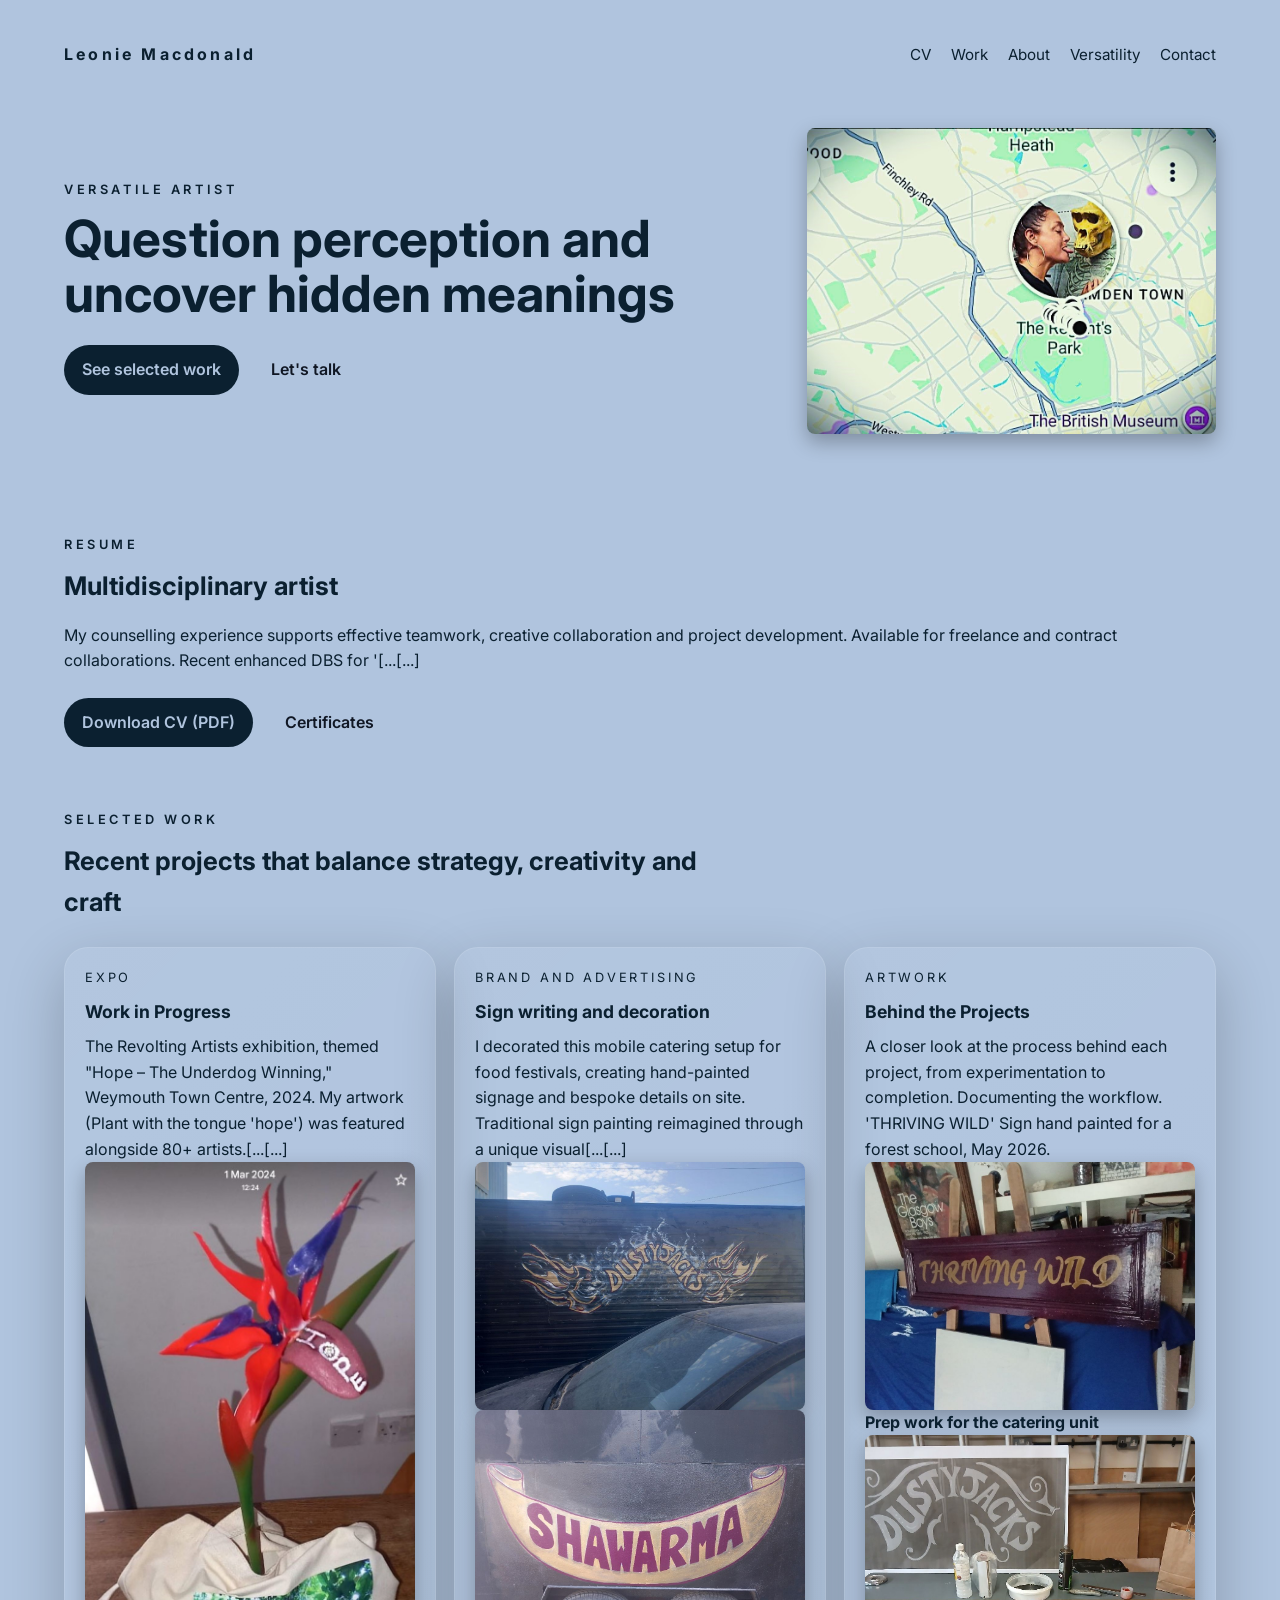
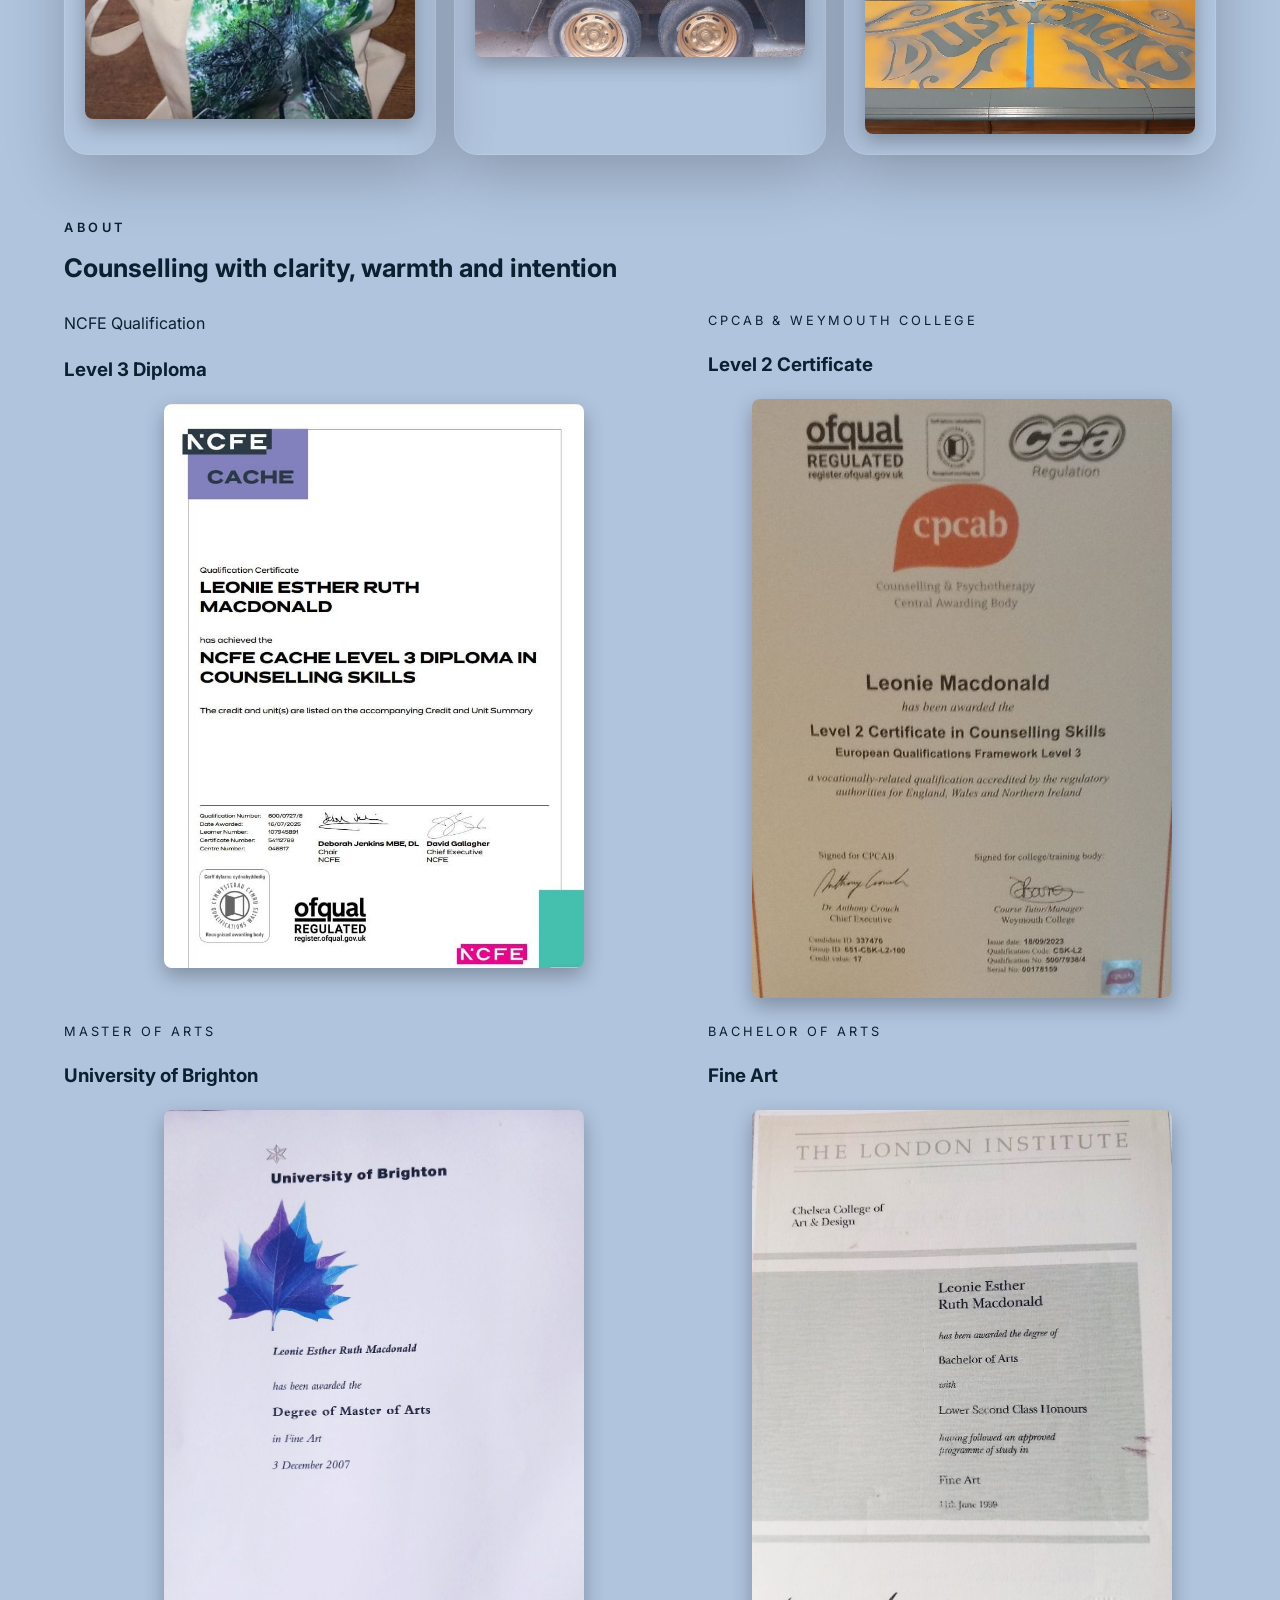
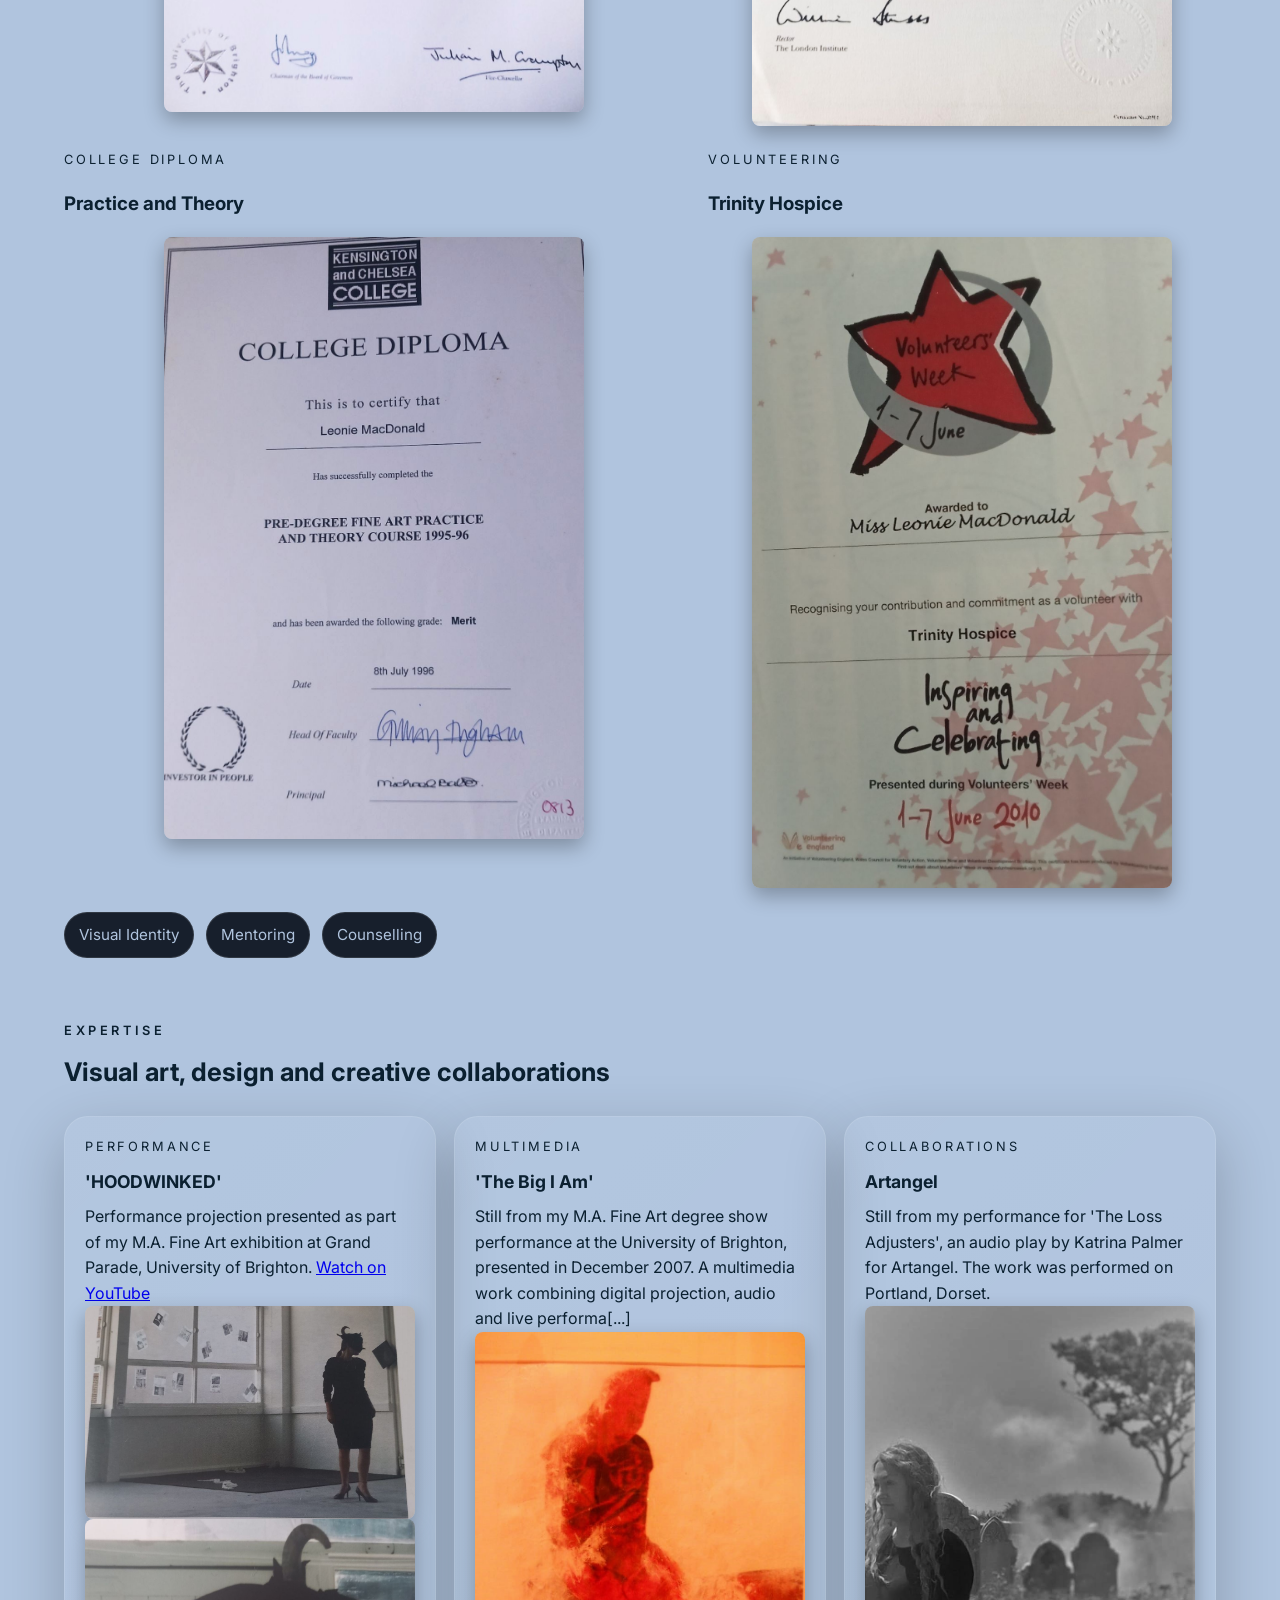
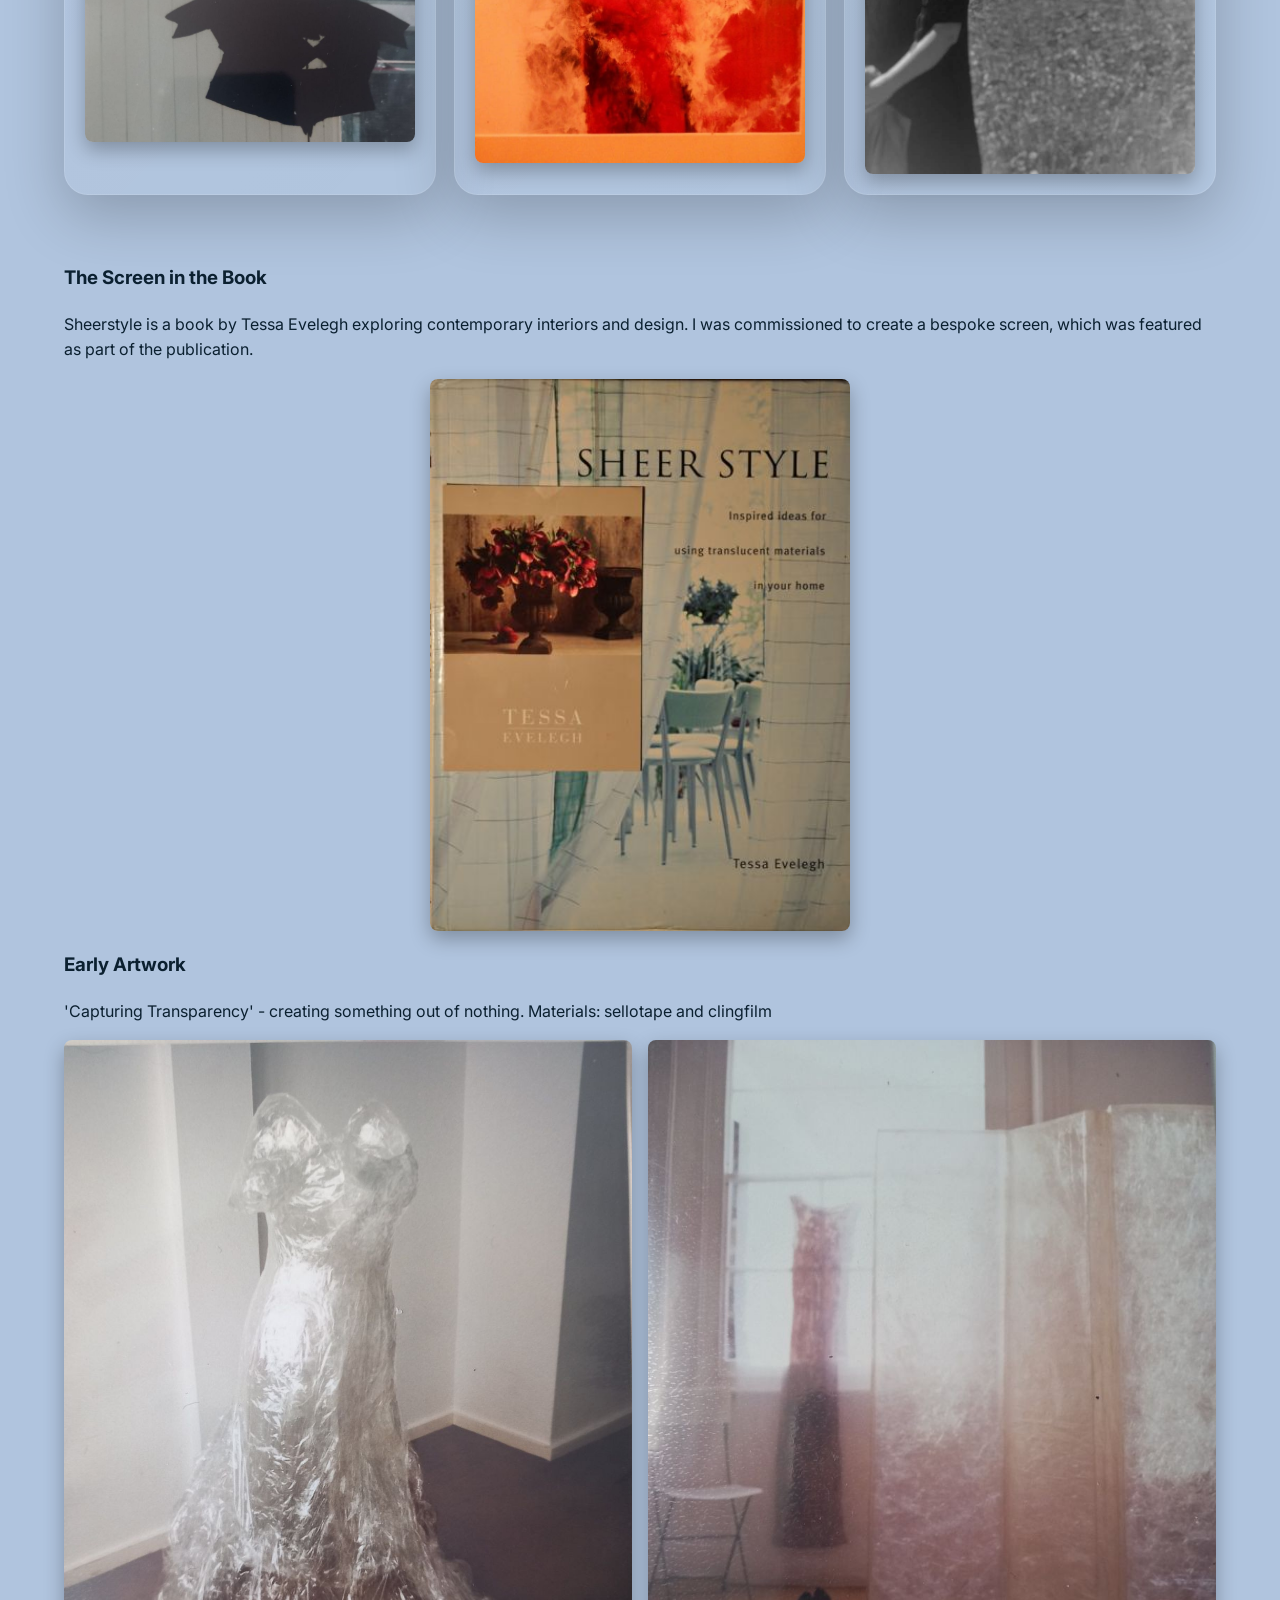
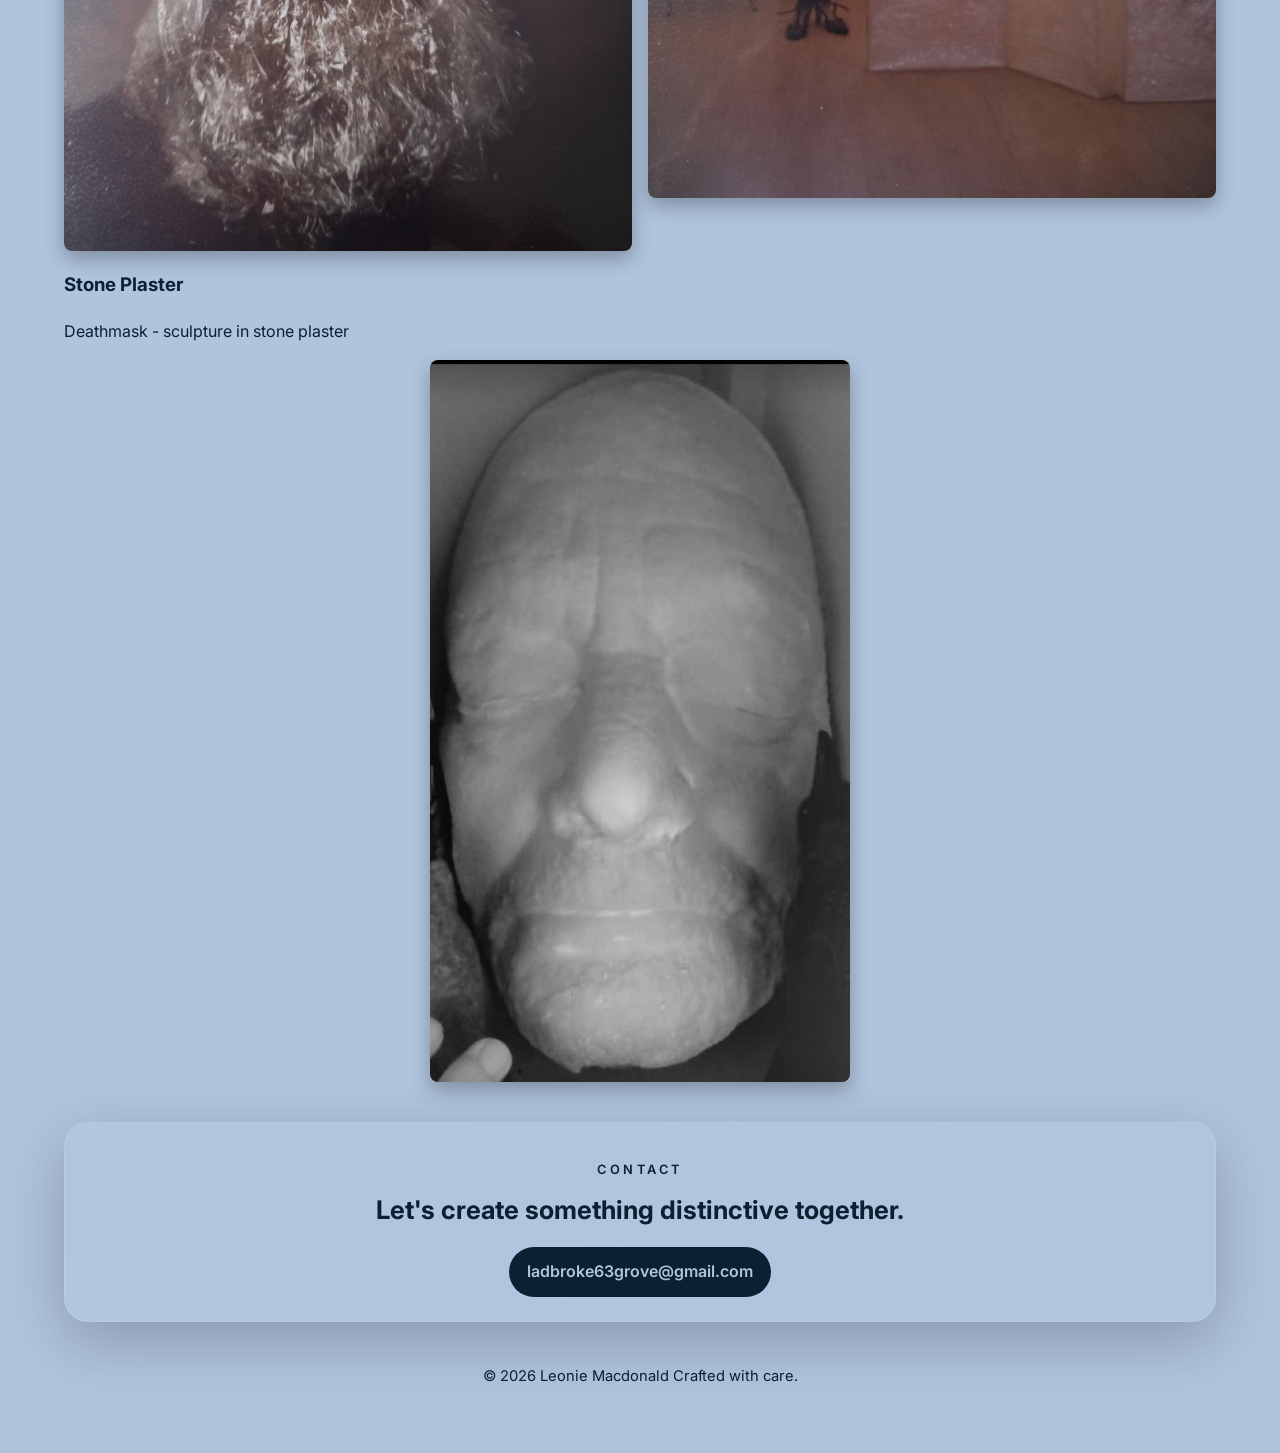
==== index.html @ 739ccd9d "Fix: Close unclosed YouTube video link in HOODWINKED card" ====
<!DOCTYPE html>
<html lang="en">
  <head>
    <meta charset="UTF-8" />
    <meta name="viewport" content="width=device-width, initial-scale=1.0" />
    <title>Leonie Macdonald — Portfolio</title>
    <meta
      name="description"
      content="Leonie Macdonald's Portfolio — an artistic exploration of perception, where fragments of reality and found objects reveal encounters between truth and fiction."
    />
    <link rel="preconnect" href="https://fonts.googleapis.com" />
    <link rel="preconnect" href="https://fonts.gstatic.com" crossorigin />
    <link
      href="https://fonts.googleapis.com/css2?family=Inter:wght@400;500;600;700;800&display=swap"
      rel="stylesheet"
    />
    <link rel="stylesheet" href="styles.css" />
  </head>
  <body>
    <div class="page-shell">
      <header class="topbar">
        <a href="#home" class="brand">Leonie Macdonald</a>
        <nav class="nav-links">
            <a href="#cv">CV</a>
          <a href="#work">Work</a>
          <a href="#about">About</a>
             <a href="#versatility">Versatility </a>
          <a href="#contact">Contact</a>
        </nav>
      </header>

      <main id="home">
        <section class="hero">
          <div class="hero-copy">
            <p class="eyebrow"> Versatile Artist </p>
            <h1> Question perception and uncover hidden meanings</h1>
              <div class="hero-actions">
              <a class="button primary" href="#work">See selected work</a>
              <a class="button secondary" href="#contact">Let's talk</a>
            </div>
          </div>

          <!-- Visual cover photo (uses uploaded cover.jpeg in repo root) -->
          <div class="hero-media" aria-hidden="false">
  <img src="cover.jpeg" alt="London Map" class="hero-image" />
</div>         
        </section>
        
         <section id="cv" class="section cv-section"> 
          <div class="section-heading"> 
            <p class="eyebrow">Resume</p> 
            <h2> Multidisciplinary artist </h2> 
          </div> 
          <p>  My counselling experience supports effective teamwork, creative collaboration and project development. Available for freelance and contract collaborations. Recent enhanced DBS for '[...[...]
           </p> 
           <div class="hero-actions">
              <a class="button primary" href="cv_LM.pdf" download target="_blank" rel="noopener">Download CV (PDF)</a> 
              <a class="button secondary" href="#about">Certificates</a>
            </div>       
        </section>
        
        <section id="work" class="section">
          <div class="section-heading">
            <p class="eyebrow">Selected work</p>
            <h2>Recent projects that balance strategy, creativity and craft</h2>
          </div>
          <div class="projects-grid">
            <article class="project-card">
              <div class="project-meta"> Expo </div>
              <h3> Work in Progress </h3>
              <p>The Revolting Artists exhibition, themed "Hope – The Underdog Winning," Weymouth Town Centre, 2024. My artwork (Plant with the tongue 'hope') was featured alongside 80+ artists.[...[...]
               <!-- Visual  photo (uses uploaded exhibition_LM.jpeg in repo root) -->
          <div class="hero-media" aria-hidden="false">
            <img src="exhibition_LM.jpeg" alt="Expo" class="hero-image" />
          </div>
            </article>
            
            <article class="project-card">
              <div class="project-meta">Brand and advertising</div>
              <h3>Sign writing and decoration</h3>
              <p> I decorated this mobile catering setup for food festivals, creating hand-painted signage and bespoke details on site. Traditional sign painting reimagined through a unique visual[...[...]
          <!-- Visual  photo (uses uploaded decorating3_LM.jpeg in repo root) -->
          <div class="hero-media" aria-hidden="false">
            <img src="decorating3_LM.jpeg" class="hero-image" />
              </div>            
              <!-- Visual  photo (uses uploaded shawarma_LM.jpeg in repo root) -->
          <div class="hero-media" aria-hidden="false">
            <img src="shawarma_LM.jpeg" class="hero-image" />
         </div>
           </article>
            
            <article class="project-card">
              <div class="project-meta"> Artwork </div>
              <h3> Behind the Projects </h3>
              <p> A closer look at the process behind each project, from experimentation to completion. Documenting the workflow. 'THRIVING WILD' Sign hand painted for a forest school, May 2026. </p>
              <!-- Visual  photo (uses uploaded signhand_LM.jpeg in repo root) -->
          <div class="hero-media" aria-hidden="false">
            <img src="signhand_LM.jpeg" class="hero-image" />
          </div>      
              <p> <b>Prep work for the catering unit </b></p>
              <!-- Visual  photo (uses uploaded decorating_LM.jpeg in repo root) -->
          <div class="hero-media" aria-hidden="false">
            <img src="decorating_LM.jpeg" class="hero-image" />
          </div>            
           </article>
          </div> 
        </section>
           
          <section id="about" class="section">
          <div class="section-heading">
            <p class="eyebrow">About</p>
            <h2>Counselling with clarity, warmth and intention</h2>
          </div>
          <div class="about-grid">
             <article class="about-card">
              <div class="sbout-meta">NCFE Qualification</div>
              <h3>Level 3 Diploma</h3>
               <!-- Visual  photo (uses uploaded CounsellingSkills3_LM.jpeg in repo root) -->
          <div class="hero-media" aria-hidden="false">
            <img src="CounsellingSkills3_LM.jpeg" alt="NCFE CACHE Level 3" class="hero-image" />
          </div>
            </article>
            
            <article class="about-card">
              <div class="project-meta">CPCAB & Weymouth College</div>
              <h3>Level 2 Certificate</h3>
              <!-- Visual  photo (uses uploaded work3.jpg in repo root) -->
          <div class="hero-media" aria-hidden="false">
            <img src="CounsellingSkills_LM.jpeg" alt="CPCAB Counselling Skills" class="hero-image" />
          </div>
            </article>

 <article class="about-card">
              <div class="project-meta">Master of Arts</div>
              <h3>University of Brighton</h3>
       <!-- Visual  photo (uses uploaded MArts_LM.jpeg in repo root) -->
          <div class="hero-media" aria-hidden="false">
            <img src="MArts_LM.jpeg" alt="Degree in Master of Arts Fine Art" class="hero-image" />
          </div>
         </article>
                                    
    <article class="about-card">
              <div class="project-meta">Bachelor of Arts </div>
              <h3>Fine Art</h3>
              <!-- Visual  photo (uses uploaded BArts_LM.jpeg in repo root) -->
          <div class="hero-media" aria-hidden="false">
            <img src="BArts_LM.jpeg" alt="None recorded" class="hero-image" />
          </div>
            </article>

             <article class="about-card">
              <div class="project-meta">College Diploma</div>
              <h3>Practice and Theory</h3>
       <!-- Visual  photo (uses uploaded Diploma_LM.jpeg in repo root) -->
          <div class="hero-media" aria-hidden="false">
            <img src="Diploma_LM.jpeg" alt="College Diploma" class="hero-image" />
          </div>
         </article>

 <article class="about-card">
              <div class="project-meta">Volunteering</div>
              <h3>Trinity Hospice</h3>
       <!-- Visual  photo (uses uploaded Volunteering_LM.jpeg in repo root) -->
          <div class="hero-media" aria-hidden="false">
            <img src="Volunteering_LM.jpeg" alt="Volunteer with Trinity Hospice" class="hero-image" />
          </div>
         </article>
             
             <div class="skills-list">
              <span>Visual Identity</span>
              <span>Mentoring</span>
              <span>Counselling </span>
            </div>
          </div>
        </section>

         <section id="versatility" class="section">
          <div class="section-heading">
            <p class="eyebrow">Expertise </p>
            <h2>Visual art, design and creative collaborations</h2>
          </div>
          <div class="projects-grid">
            <article class="project-card">
              <div class="project-meta"> Performance </div>
              <h3> 'HOODWINKED' </h3>
              <p> Performance projection presented as part of my M.A. Fine Art exhibition at Grand Parade, University of Brighton. <a href="https://youtu.be/AIVMqGeodLg?is=st27UWNYm9NbA5Kj" target="_blank" rel="noopener">Watch on YouTube</a></p>
               <!-- Visual  photo (uses uploaded exhibition_LM.jpeg in repo root) -->
          <div class="hero-media" aria-hidden="false">
            <img src="hoodwinked_LM.jpeg" alt="Performance" class="hero-image" />
          </div>
              <div class="hero-media" aria-hidden="false">
            <img src="hoodwinked1_LM.jpeg" alt="Performance" class="hero-image" />
          </div>
            </article>
            
            <article class="project-card">
              <div class="project-meta"> Multimedia </div>
              <h3>'The Big I Am' </h3>
              <p> Still from my M.A. Fine Art degree show performance at the University of Brighton, presented in December 2007. A multimedia work combining digital projection, audio and live performa[...]
              <!-- Visual  photo (uses uploaded decorating3_LM.jpeg in repo root) -->
          <div class="hero-media" aria-hidden="false">
            <img src="MAstill_LM.jpeg" class="hero-image" />
               </div>            
            </article>
            
            <article class="project-card">
              <div class="project-meta"> Collaborations </div>
              <h3> Artangel </h3>
              <p> Still from my performance for 'The Loss Adjusters', an audio play by Katrina Palmer for Artangel. The work was performed on Portland, Dorset. </p>
              <!-- Visual  photo (uses uploaded signhand_LM.jpeg in repo root) -->
          <div class="hero-media" aria-hidden="false">
            <img src="performer_LM.jpeg" class="hero-image" />
          </div>       
            </article>
          </div> 
        </section>

        <section class="section">
            <article class="versatility-card">
             <h3>The Screen in the Book</h3>
              <p> Sheerstyle is a book by Tessa Evelegh exploring contemporary interiors and design. I was commissioned to create a bespoke screen, which was featured as part of the publication.</p>
                <!-- Visual  photo (uses uploaded work1.jpg in repo root) -->
                  <div class="hero-media" aria-hidden="false">
                  <img src="work1.jpg" class="hero-image" />
                </div>       
            </article>

            <article class="versatility-card">
             <h3>Early Artwork</h3>
    <p> 'Capturing Transparency' - creating something out of nothing. Materials: sellotape and clingfilm </p> 
             <!-- Two images side-by-side on desktop -->
             <div class="image-row two-up">
             <div class="hero-media" aria-hidden="false">
                 <img src="artwork2_LM.jpeg" class="hero-image" alt="The early work project — image 1" />
                </div>    
                <div class="hero-media" aria-hidden="false">
                  <img src="thescreen_LM.jpeg" class="hero-image" alt="The screen project — image 2" />
                </div>
              </div>                 
            </article>

            <article class="versatility-card">
             <h3>Stone Plaster</h3>
             <p>Deathmask - sculpture in stone plaster </p>
             <!-- Visual  photo (uses uploaded sculpture_LM.jpeg in repo root) -->
         <div class="hero-media" aria-hidden="false">
           <img src="sculpture_LM.jpeg" class="hero-image" />
         </div>      
            </article>       
        </section>
          
        <section id="contact" class="section contact-section">
          <p class="eyebrow">Contact</p>
          <h2>Let's create something distinctive together.</h2>
          <a class="button primary" href="mailto:ladbroke63grove@gmail.com">ladbroke63grove@gmail.com</a>
        </section>
      </main>

      <footer class="footer">
        <p>© <span id="year"></span> Leonie Macdonald Crafted with care.</p>
      </footer>
    </div>

    <script src="script.js"></script>
  </body>
</html>
---- styles.css ----
:root {
  color-scheme:  /* Light Steel Blue */;
  --bg: #B0C4DE;
  --panel: #101724;
  --panel-2: #171f2c;
  --text: #0B2030;
  --muted: #0B2030;
  --accent: #0B2030;
  --line: rgba(255, 255, 255, 0.11);
  --hero-max-width: 420px;
  --hero-radius: 8px;
  --hero-shadow: 0 8px 20px rgba(0,0,0,0.28);
}

* {
  box-sizing: border-box;
}

html {
  scroll-behavior: smooth;
}

body {
  margin: 0;
  font-family: "Inter", sans-serif;
  background: radial-gradient(circle at top,  #B0C4DE 0%, var(--bg) 40%,  #B0C4DE 60%);
  color: var(--text);
  line-height: 1.6;
}

img {
  max-width: 100%;
}

/* Hero media container and image */
.hero-media {
  width: 100%;
  display: flex;
  justify-content: center;
  align-items: center;
}

.hero-image {
  width: 100%;
  max-width: var(--hero-max-width);
  height: auto;
  object-fit: cover;
  border-radius: var(--hero-radius);
  box-shadow: var(--hero-shadow);
}

.page-shell {
  max-width: 1200px;
  margin: 0 auto;
  padding: 24px 24px 40px;
}

.topbar {
  display: flex;
  justify-content: space-between;
  align-items: center;
  padding: 18px 0 32px;
}

.brand {
  color: var(--text);
  text-decoration: none;
  font-weight: 700;
  letter-spacing: 0.2em;
  font-size: 1rem;
}

.nav-links {
  display: flex;
  gap: 20px;
}

.nav-links a {
  color: var(--muted);
  text-decoration: none;
  font-size: 0.95rem;
}

.nav-links a:hover {
  color: var(--text);
}

.hero {
  display: grid;
  grid-template-columns: 1.4fr 0.8fr;
  gap: 28px;
  padding: 28px 0 48px;
  align-items: center;
}

.eyebrow {
  color: var(--accent);
  font-size: 0.8rem;
  text-transform: uppercase;
  letter-spacing: 0.28em;
  margin-bottom: 10px;
  font-weight: 600;
}

.hero h1 {
  font-size: clamp(2.2rem, 4vw, 3.8rem);
  line-height: 1.08;
  margin: 0 0 16px;
  max-width: 690px;
}

.lead {
  color: var(--muted);
  font-size: 1.06rem;
  max-width: 600px;
}

.hero-actions {
  display: flex;
  gap: 14px;
  margin-top: 24px;
  flex-wrap: wrap;
}

.button {
  display: inline-flex;
  align-items: center;
  justify-content: center;
  padding: 12px 18px;
  border-radius: 999px;
  text-decoration: none;
  font-weight: 600;
  transition: transform 160ms ease, background 160ms ease;
}

.button:hover {
  transform: translateY(-1px);
}

.button.primary {
  background: var(--text);
  color: #B0C4DE;
}

.button.secondary {
  border: 1px solid var(text);
  color: #101724;
}

.hero-card,
.project-card,
.contact-section {
  background: linear-gradient(135deg, rgba(255,255,255,0.04), rgba(255,255,255,0.02));
  border: 1px solid var(--line);
  border-radius: 24px;
  box-shadow: 0 20px 60px rgba(0, 0, 0, 0.22);
}

.hero-card {
  padding: 24px;
}

.card-label {
  color: var(--muted);
  text-transform: uppercase;
  letter-spacing: 0.24em;
  font-size: 0.74rem;
  margin: 0 0 10px;
}

.hero-card h2 {
  margin: 0 0 10px;
  font-size: 1.4rem;
}

.hero-card p {
  color: var(--muted);
  margin: 0;
}

.section {
  padding: 40px 0 10px;
}

.section-heading h2 {
  margin: 0;
  font-size: clamp(1.4rem, 2vw, 1.9rem);
  max-width: 650px;
}

.projects-grid {
  display: grid;
  grid-template-columns: repeat(3, minmax(0, 1fr));
  gap: 18px;
  margin-top: 24px;
}

.project-card {
  padding: 20px;
  min-height: 200px;
  display: flex;
  flex-direction: column;
}

.project-meta {
  color: var(--accent);
  font-size: 0.8rem;
  letter-spacing: 0.22em;
  text-transform: uppercase;
  margin-bottom: 10px;
}

.project-card h3 {
  margin: 0 0 8px;
  font-size: 1.1rem;
}

.project-card p {
  color: var(--muted);
  margin: 0;
}

.about-grid {
  display: grid;
  grid-template-columns: 1.1fr 0.9fr;
  gap: 24px;
  align-items: start;
  margin-top: 22px;
}

.about-grid p {
  color: var(--muted);
  margin: 0;
}

.skills-list {
  display: flex;
  flex-wrap: wrap;
  gap: 12px;
}

.skills-list span {
  padding: 10px 14px;
  background: var(--panel-2);
  border: 1px solid var(--line);
  border-radius: 999px;
  color: #B0C4DE;
  font-size: 0.95rem;
}

.contact-section {
  padding: 24px;
  margin-top: 30px;
  text-align: center;
}

.contact-section h2 {
  margin: 0 0 16px;
  font-size: clamp(1.4rem, 2vw, 2rem);
  color: var(--accent);
}

.footer {
  padding: 28px 0 10px;
  color: var(--muted);
  text-align: center;
  font-size: 0.92rem;
}

@media (max-width: 900px) {
  .hero,
  .about-grid,
  .projects-grid {
    grid-template-columns: 1fr;
  }

  .hero-card {
    order: -1;
  }

  .hero-image {
    max-width: 100%;
  }
}

@media (max-width: 640px) {
  .page-shell {
    padding: 16px 16px 28px;
  }

  .topbar {
    flex-direction: column;
    gap: 10px;
    align-items: flex-start;
  }

  .nav-links {
    gap: 14px;
  }

  .hero {
    padding-top: 10px;
  }
}

/* Two-up image row for desktop; stacks on small screens */
.image-row.two-up {
  display: grid;
  grid-template-columns: repeat(2, 1fr);
  gap: 1rem;          /* adjust spacing between images */
  align-items: start;
  margin-top: 12px;
}

.image-row.two-up > .image-column {
  display: flex;
  flex-direction: column;
  gap: 1rem;
}

.image-row.two-up .hero-media {
  margin: 0;
  display: flex;
  justify-content: center;
  align-items: center;
}

.image-row.two-up .hero-image {
  width: 100%;
  max-width: none;    /* allow images to expand to the grid cell */
  height: auto;
  object-fit: cover;
  border-radius: var(--hero-radius);
  box-shadow: var(--hero-shadow);
}

/* Responsive: stack on smaller screens (matches existing breakpoint) */
@media (max-width: 900px) {
  .image-row.two-up {
    grid-template-columns: 1fr;
  }

  .image-row.two-up > .image-column {
    flex-direction: row;
    gap: 1rem;
  }
}
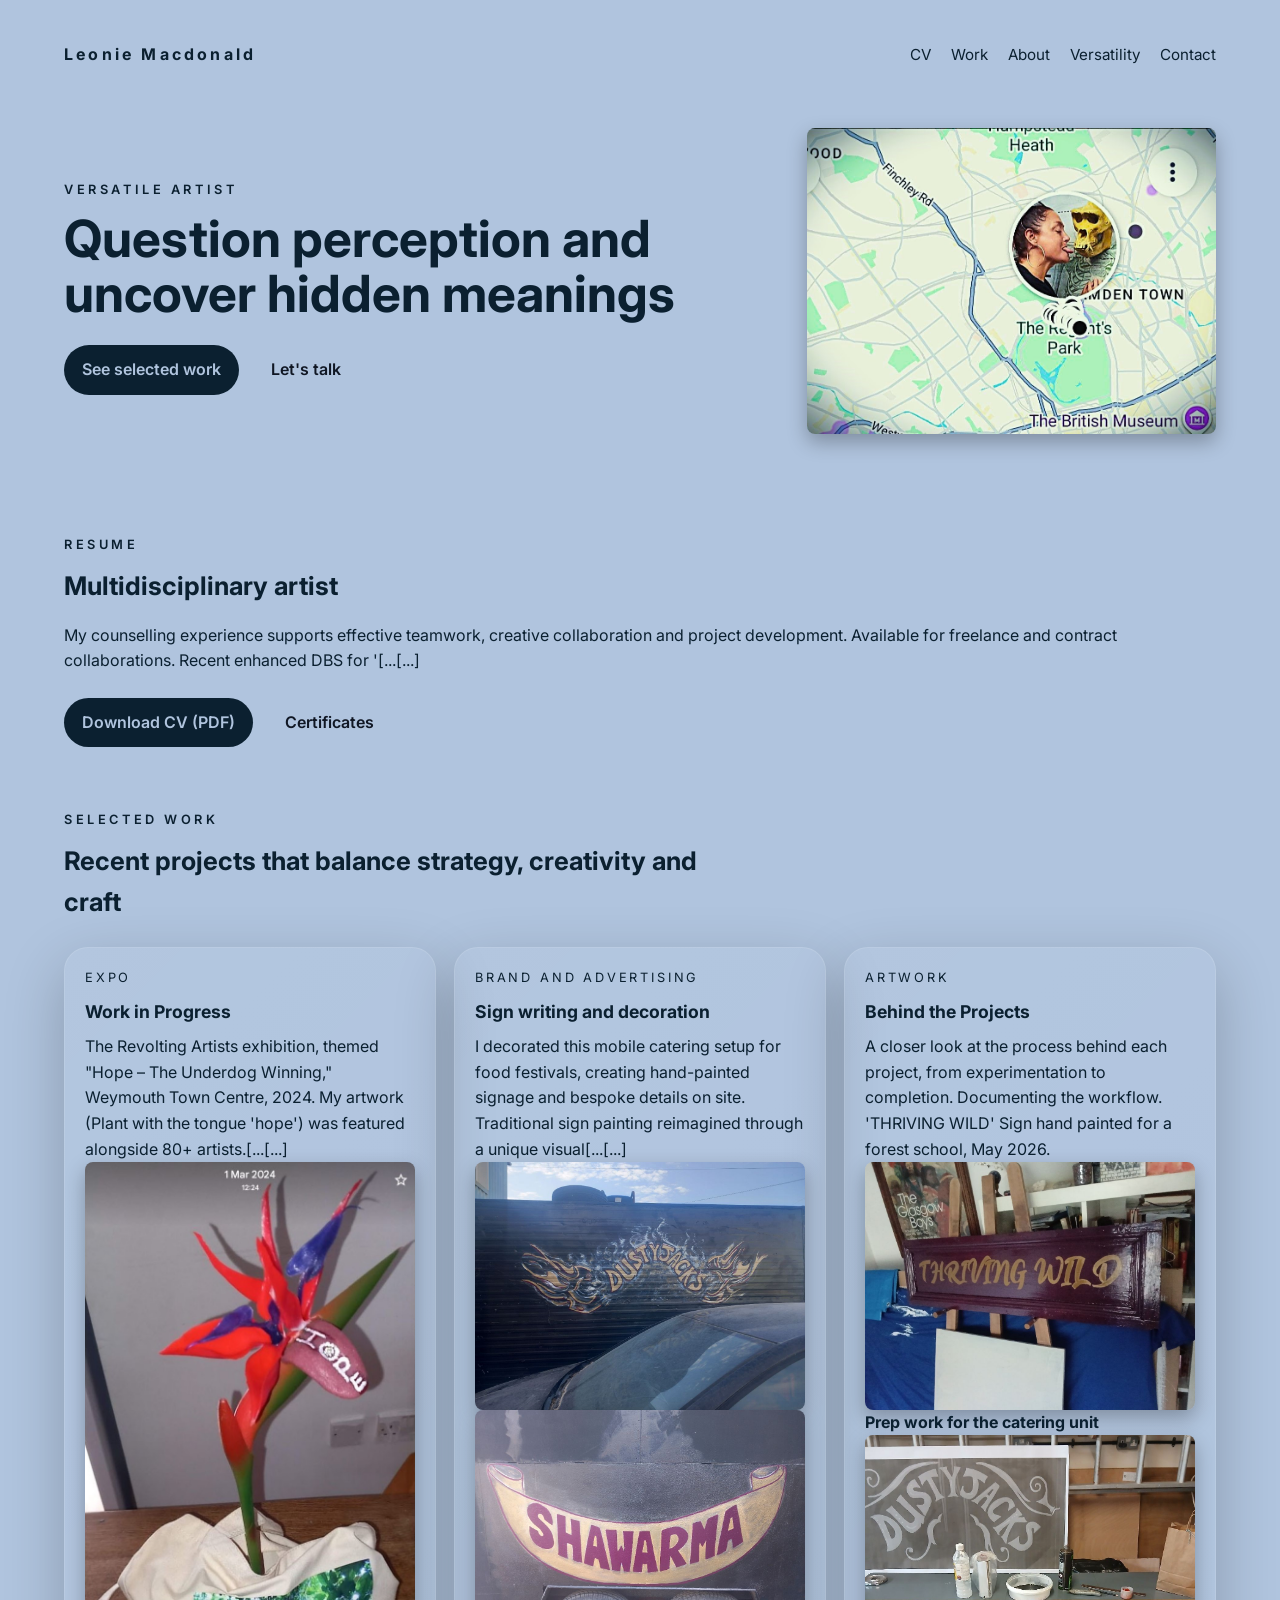
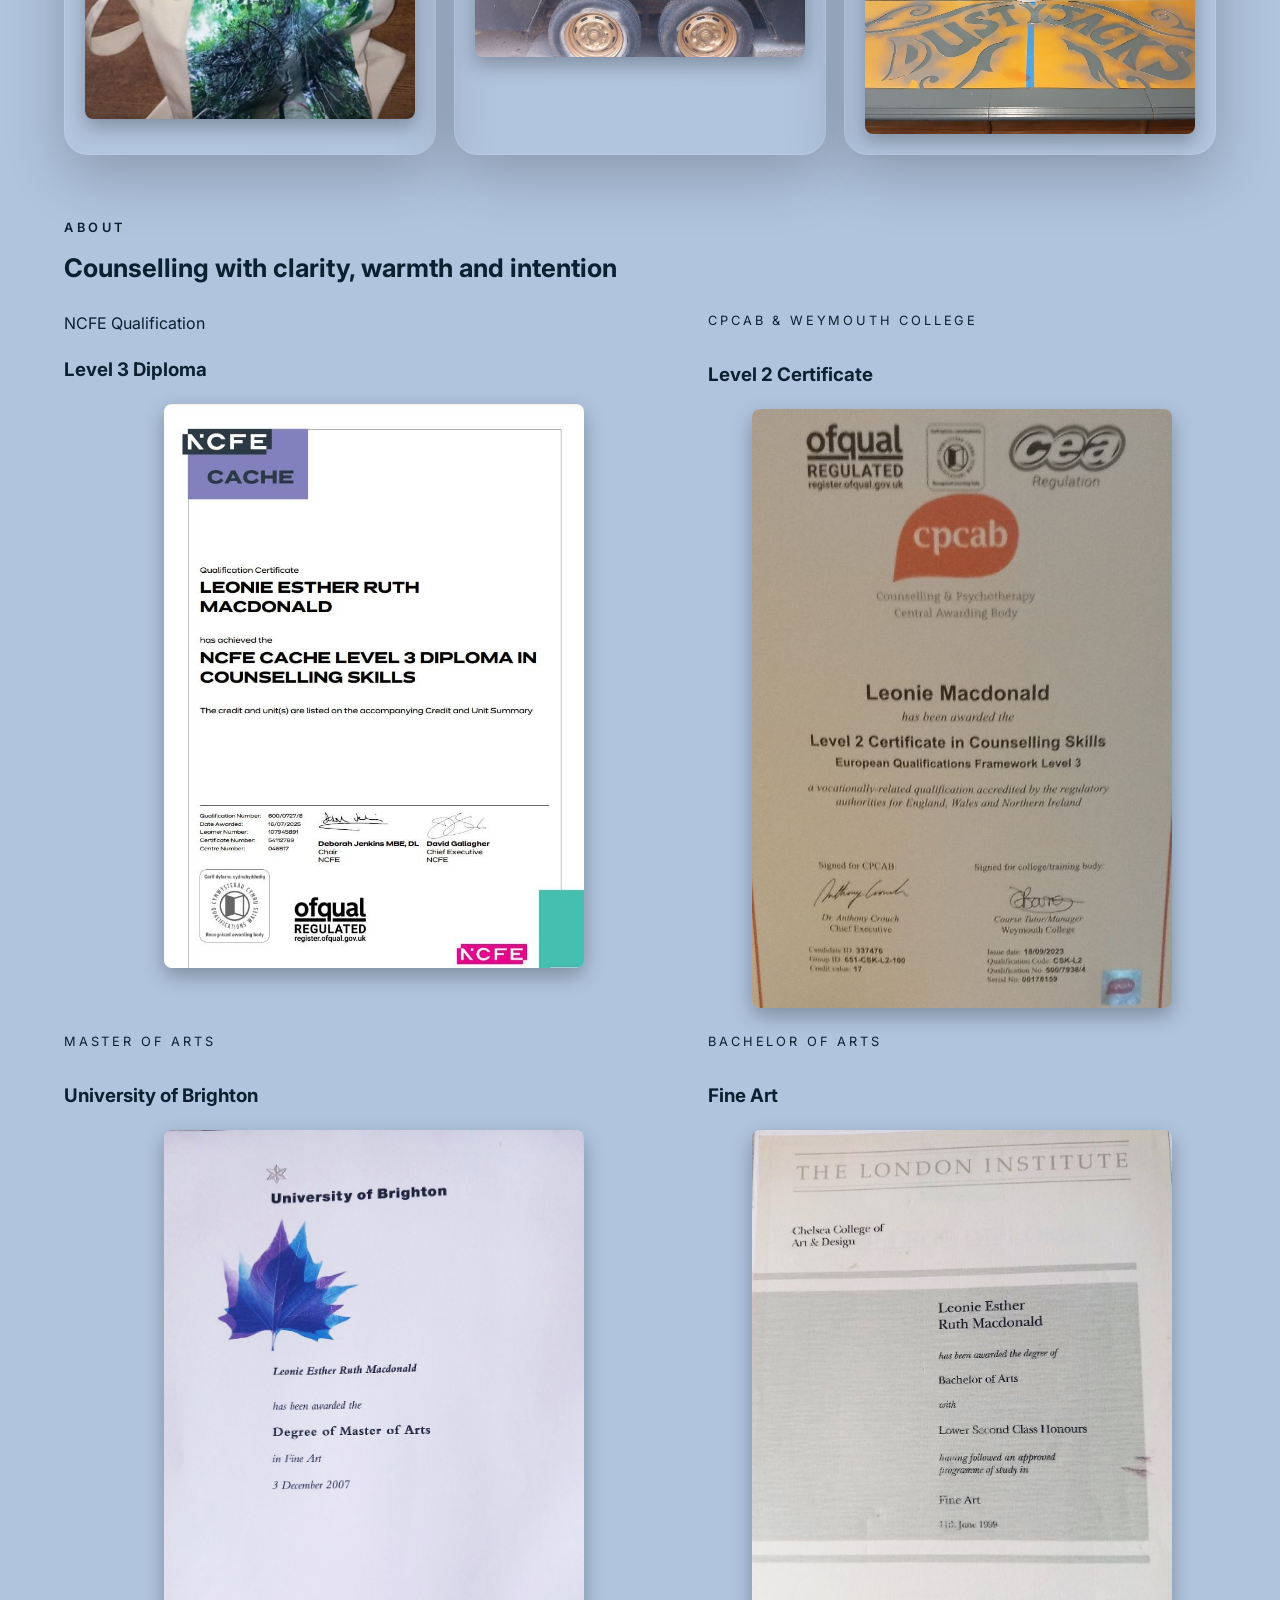
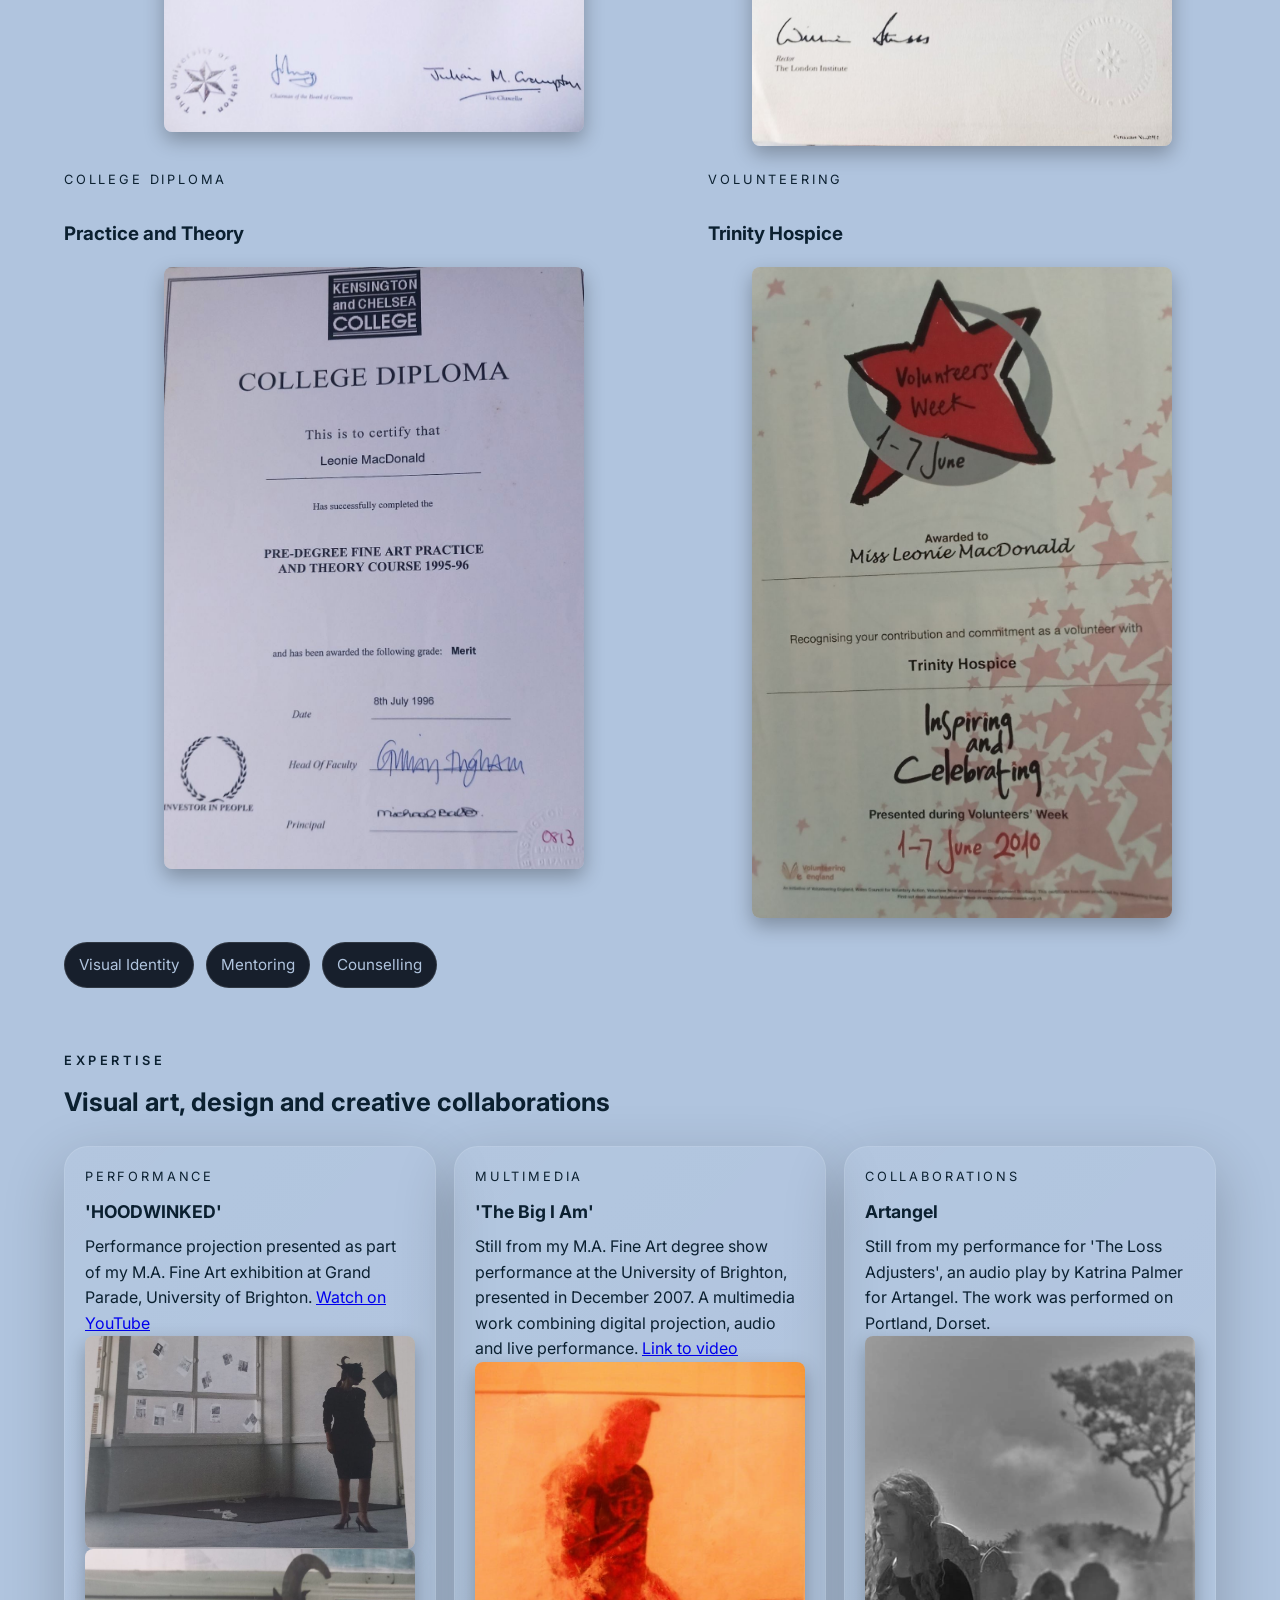
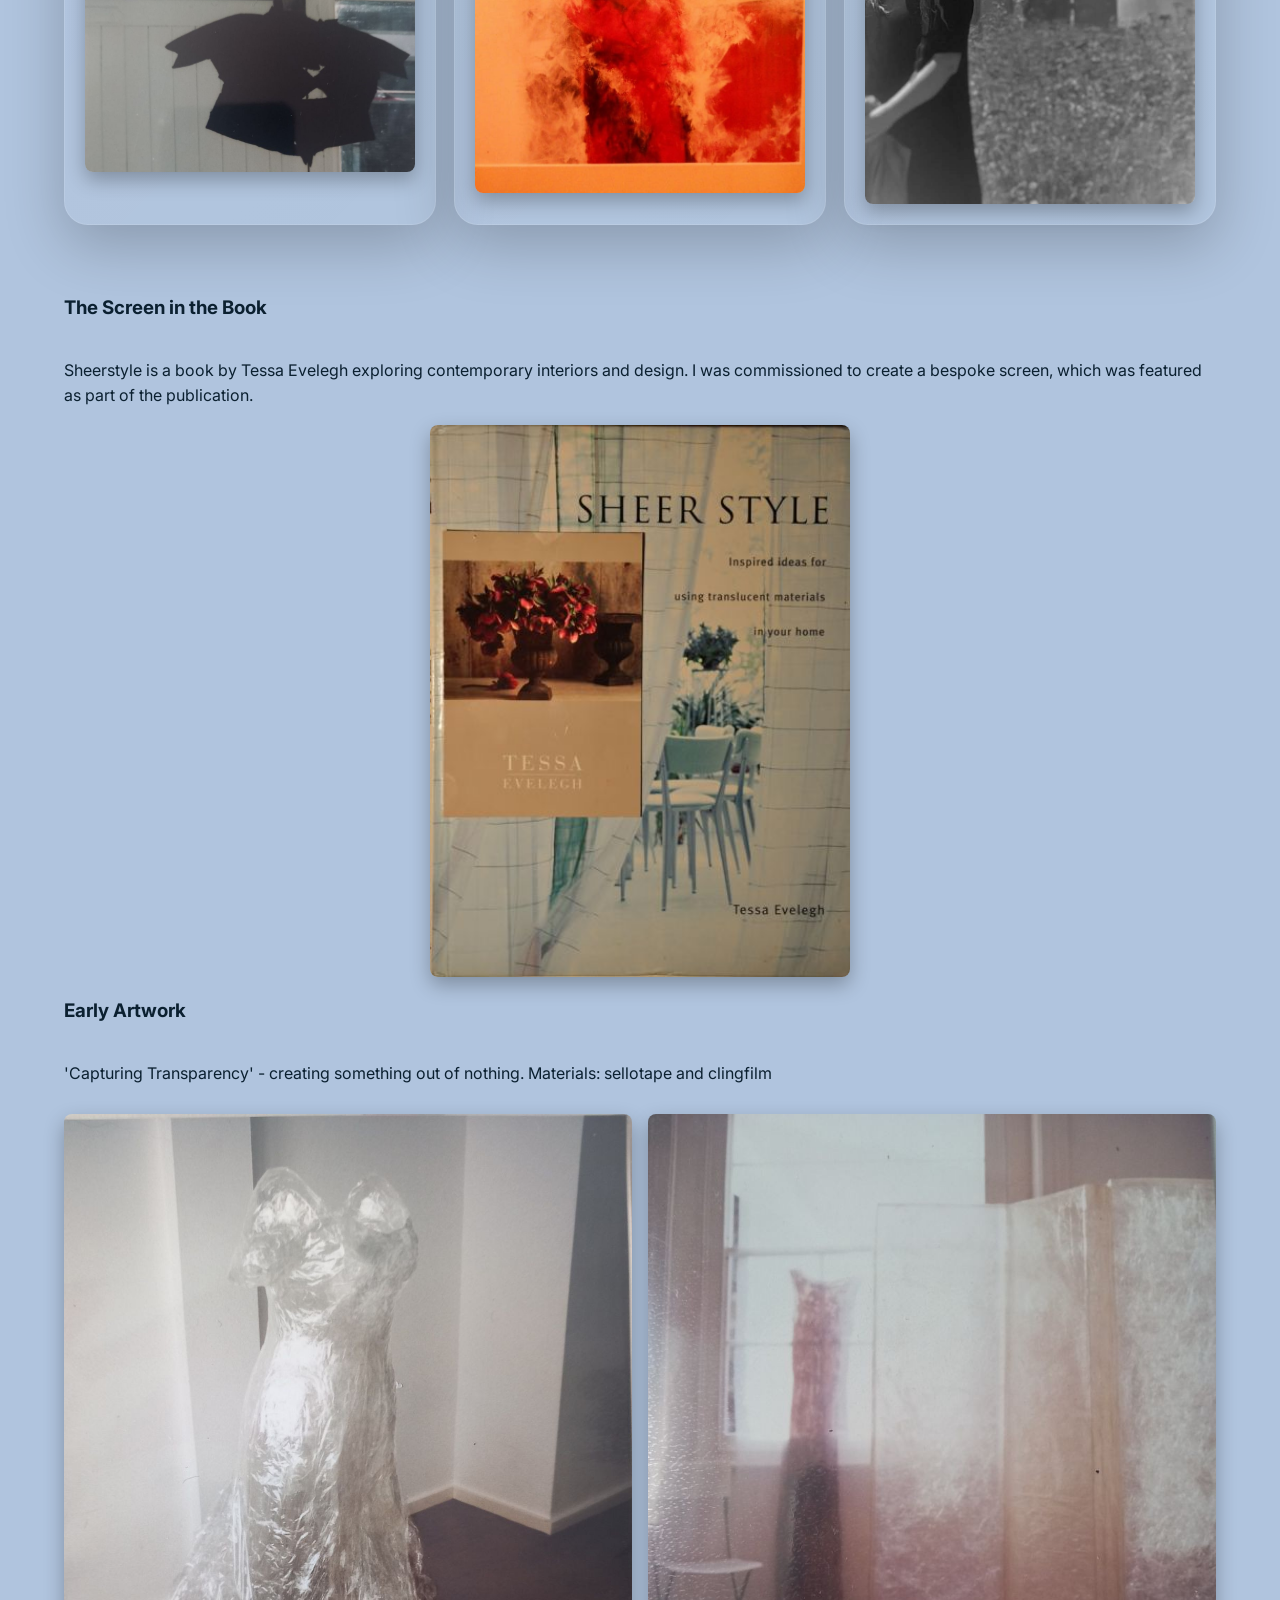
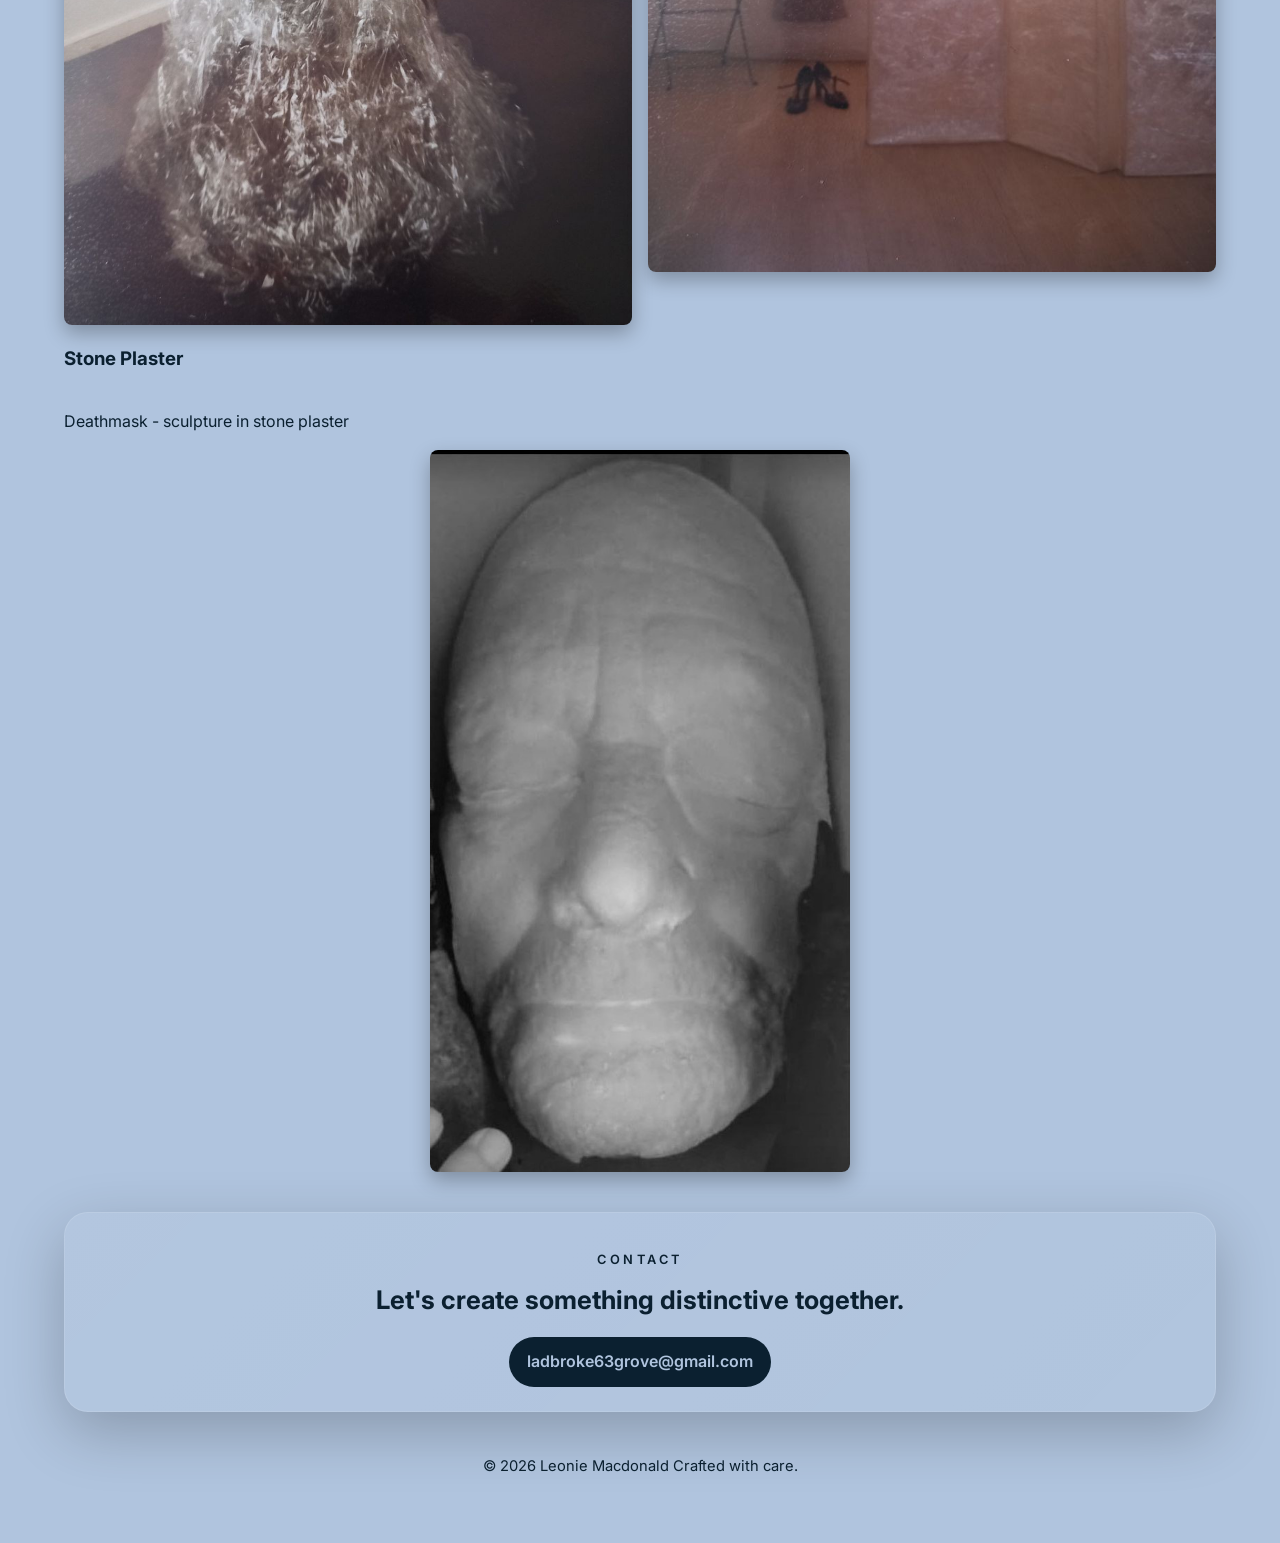
==== commit 12a613df: "Update project description with video link Added a link to the video of the performance in the proje" ====
--- a/index.html
+++ b/index.html
@@ -196,7 +196,7 @@
             <article class="project-card">
               <div class="project-meta"> Multimedia </div>
               <h3>'The Big I Am' </h3>
-              <p> Still from my M.A. Fine Art degree show performance at the University of Brighton, presented in December 2007. A multimedia work combining digital projection, audio and live performa[...]
+              <p> Still from my M.A. Fine Art degree show performance at the University of Brighton, presented in December 2007. A multimedia work combining digital projection, audio and live performance. <a href="https://youtube.com/shorts/BgbynExjw3M?is=k9lP_CCxP6YLY8g1" target="_blank" rel="noopener">Link to video </a> </p>
               <!-- Visual  photo (uses uploaded decorating3_LM.jpeg in repo root) -->
           <div class="hero-media" aria-hidden="false">
             <img src="MAstill_LM.jpeg" class="hero-image" />
--- a/styles.css
+++ b/styles.css
@@ -228,6 +228,11 @@
   margin-top: 22px;
 }
 
+.about-card {
+  display: flex;
+  flex-direction: column;
+}
+
 .about-grid p {
   color: var(--muted);
   margin: 0;
@@ -267,6 +272,11 @@
   font-size: 0.92rem;
 }
 
+.versatility-card {
+  display: flex;
+  flex-direction: column;
+}
+
 @media (max-width: 900px) {
   .hero,
   .about-grid,
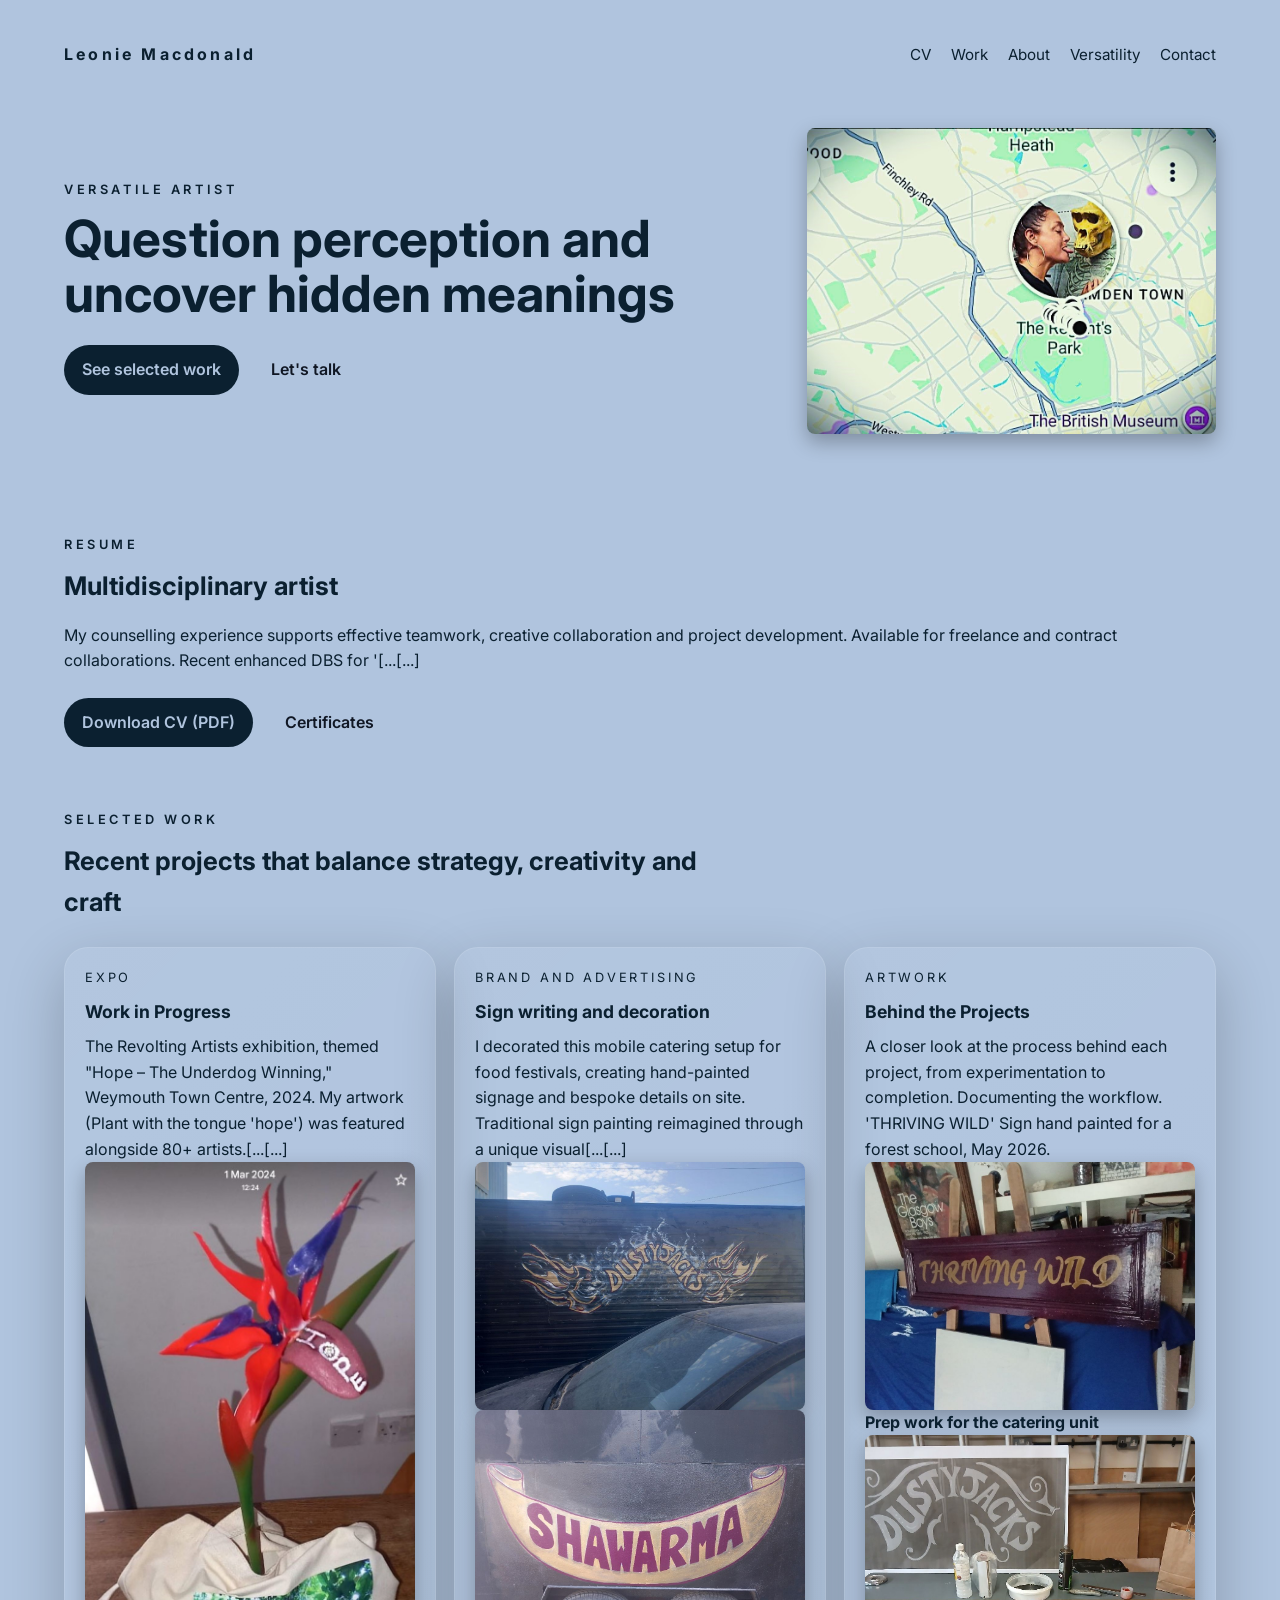
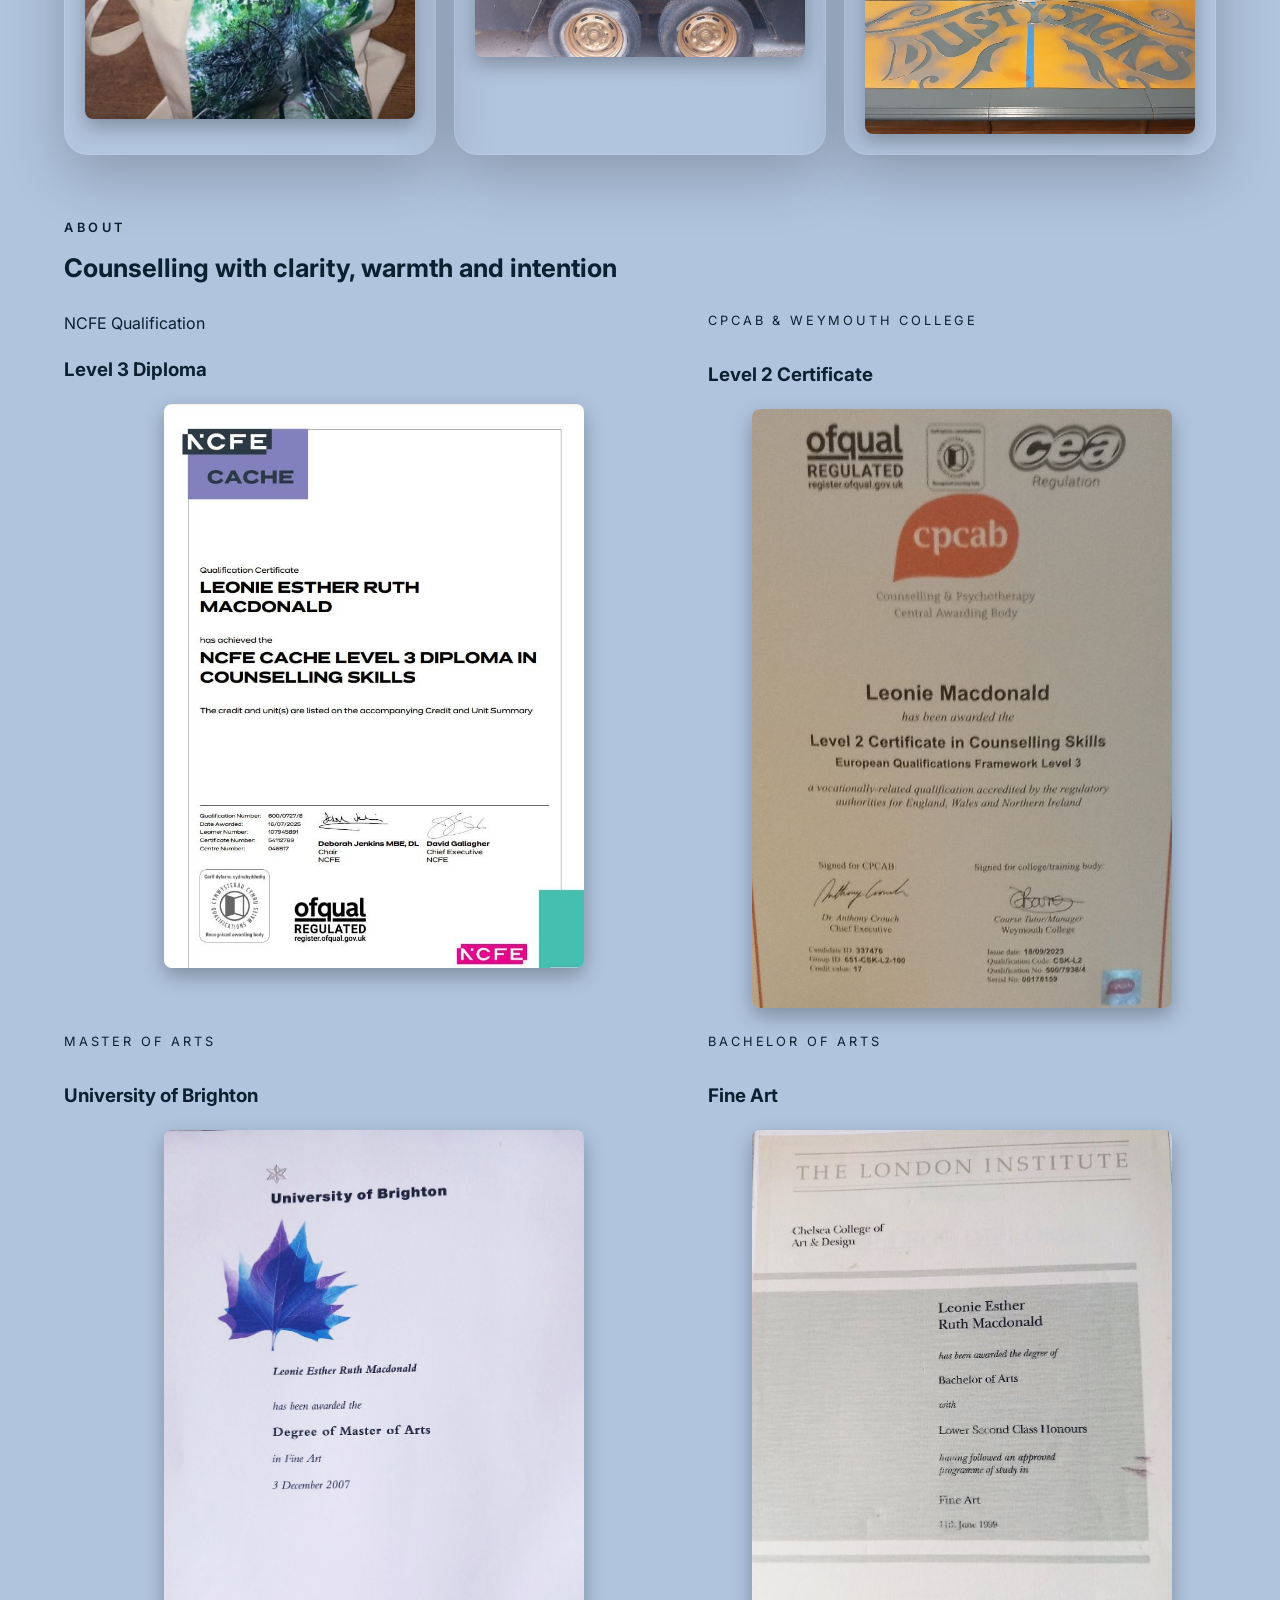
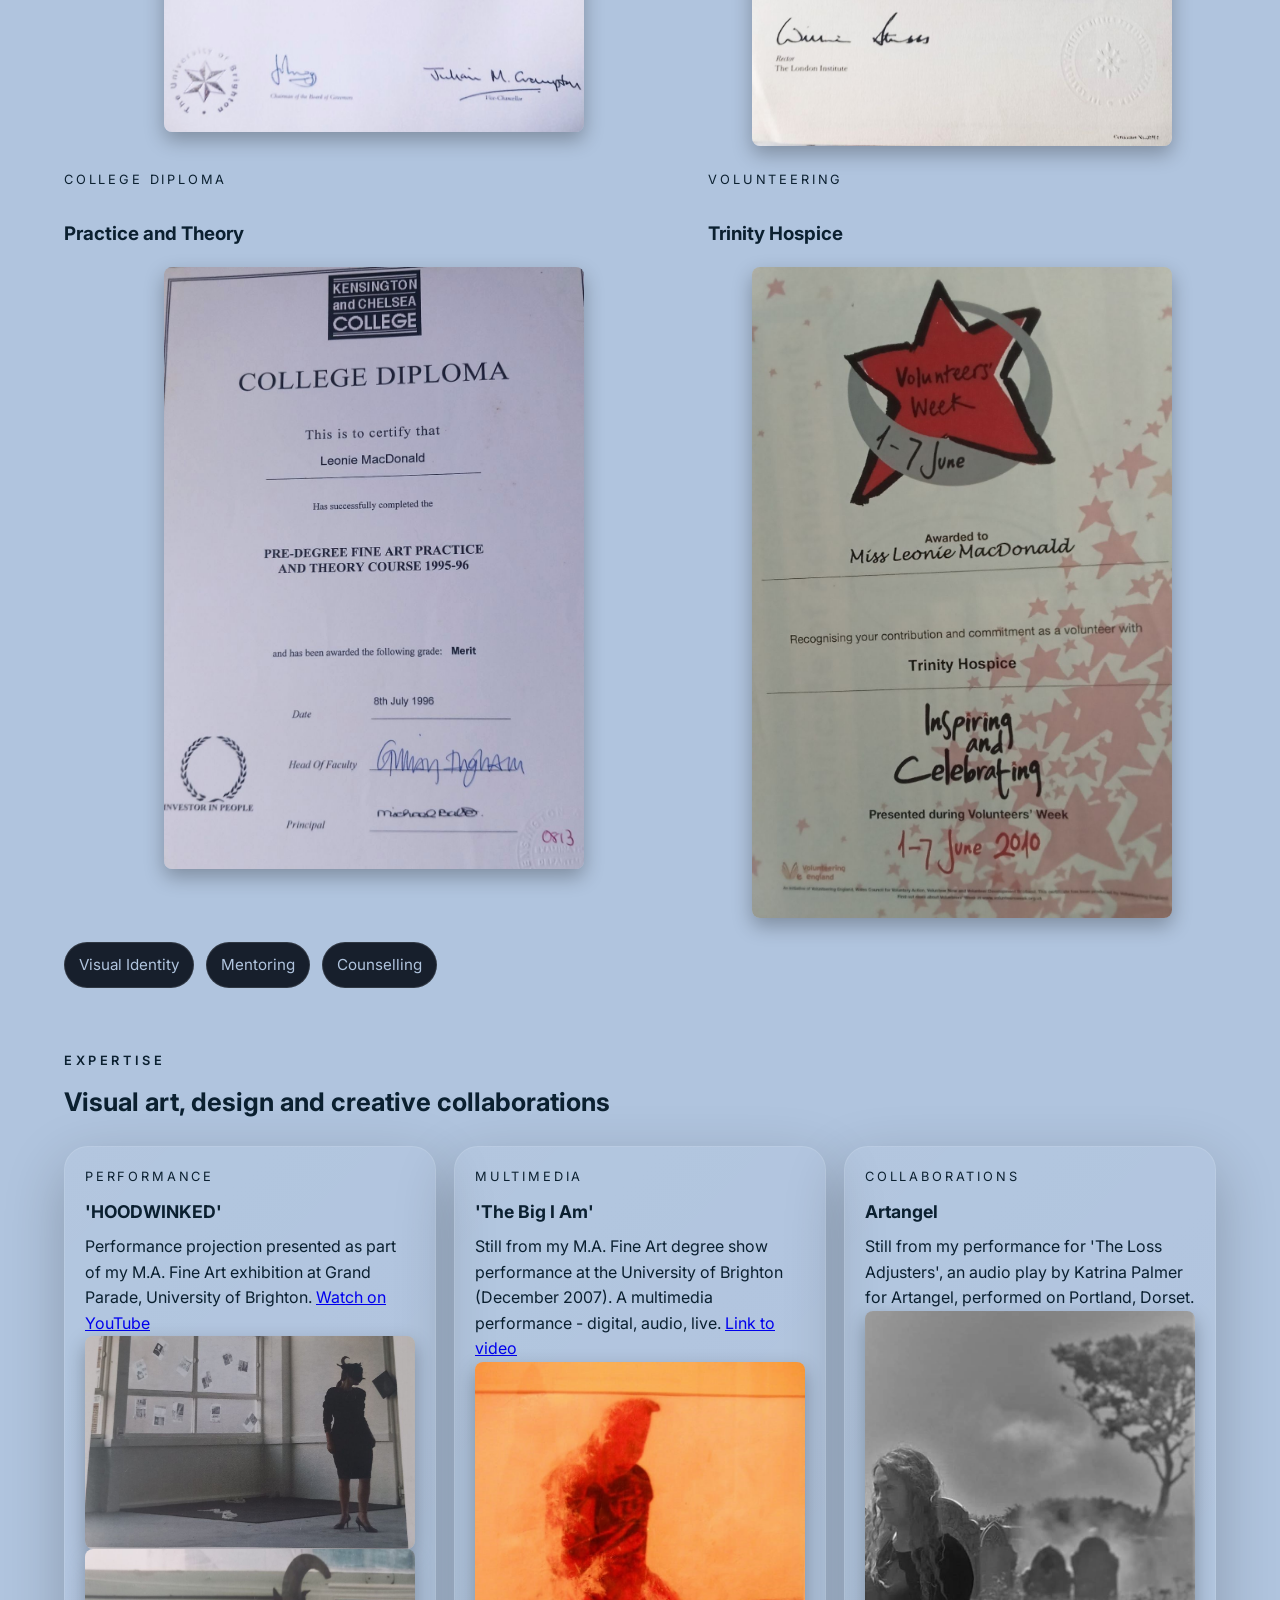
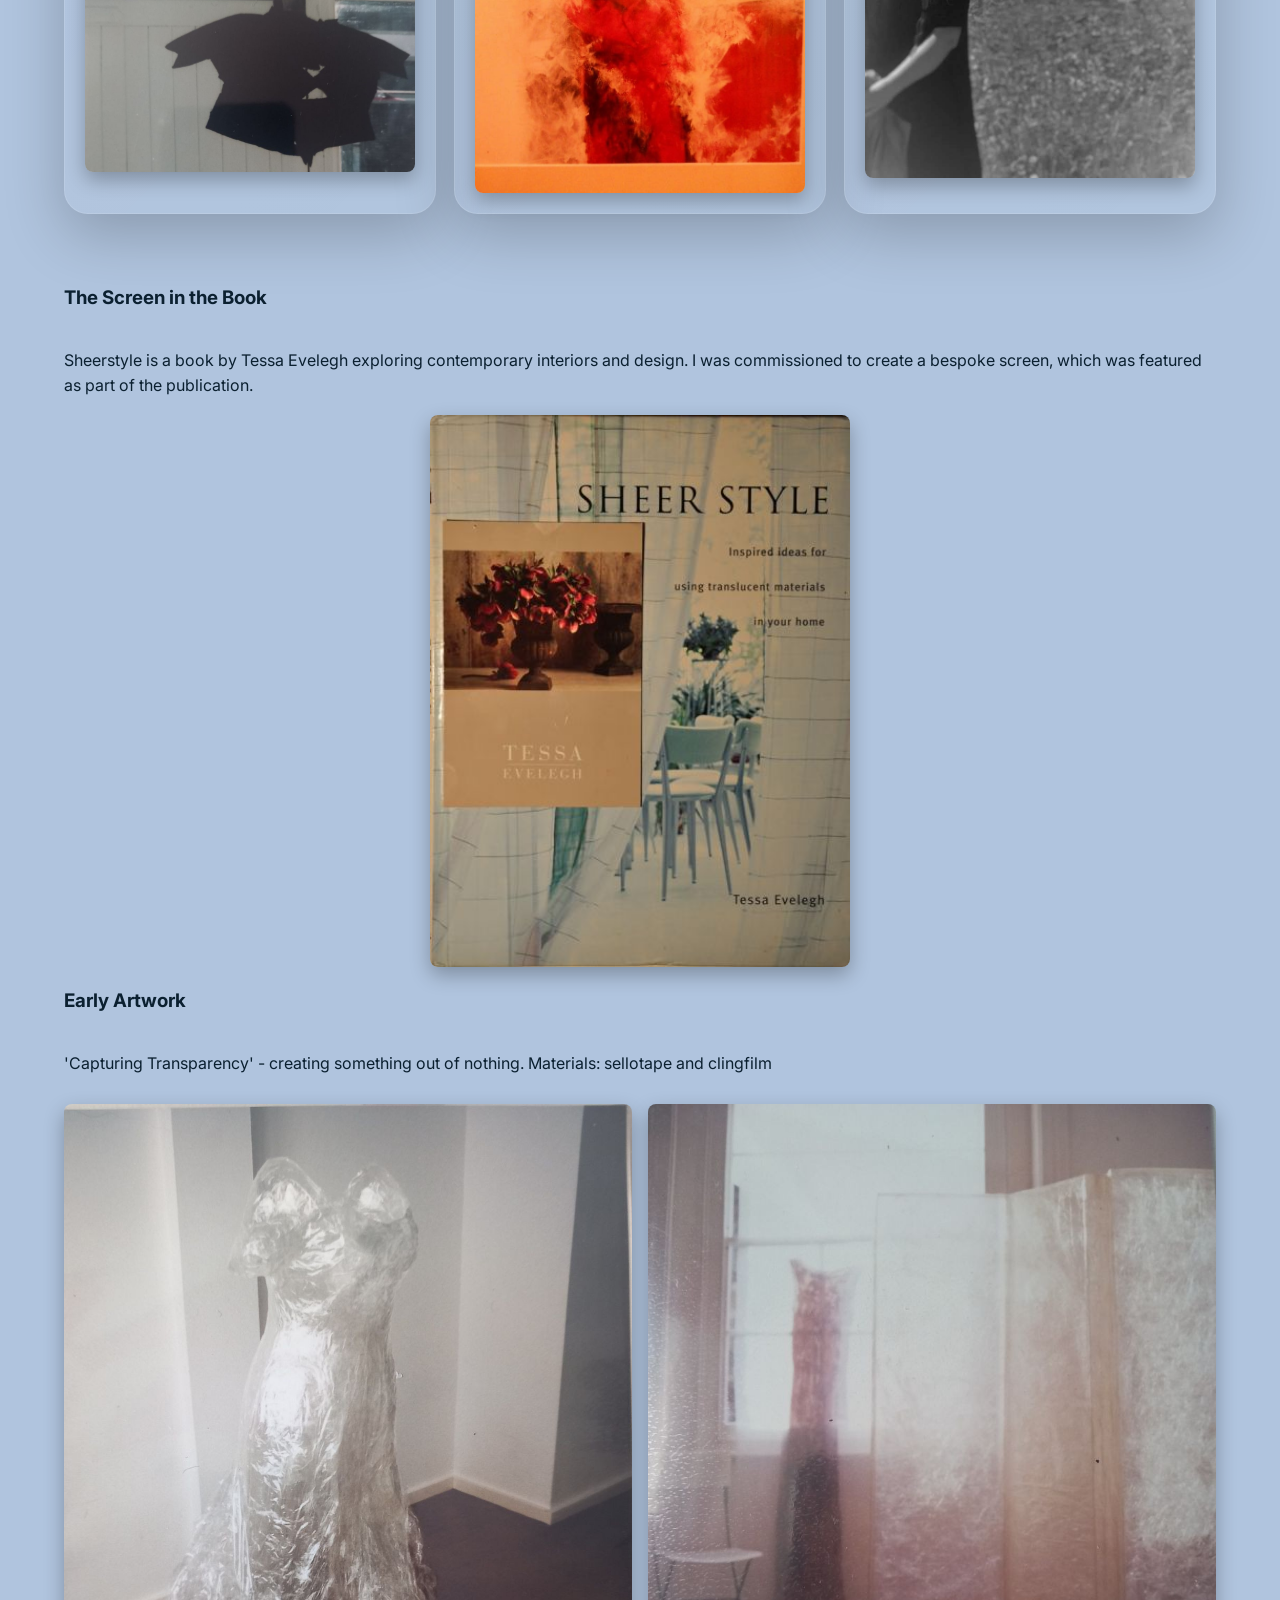
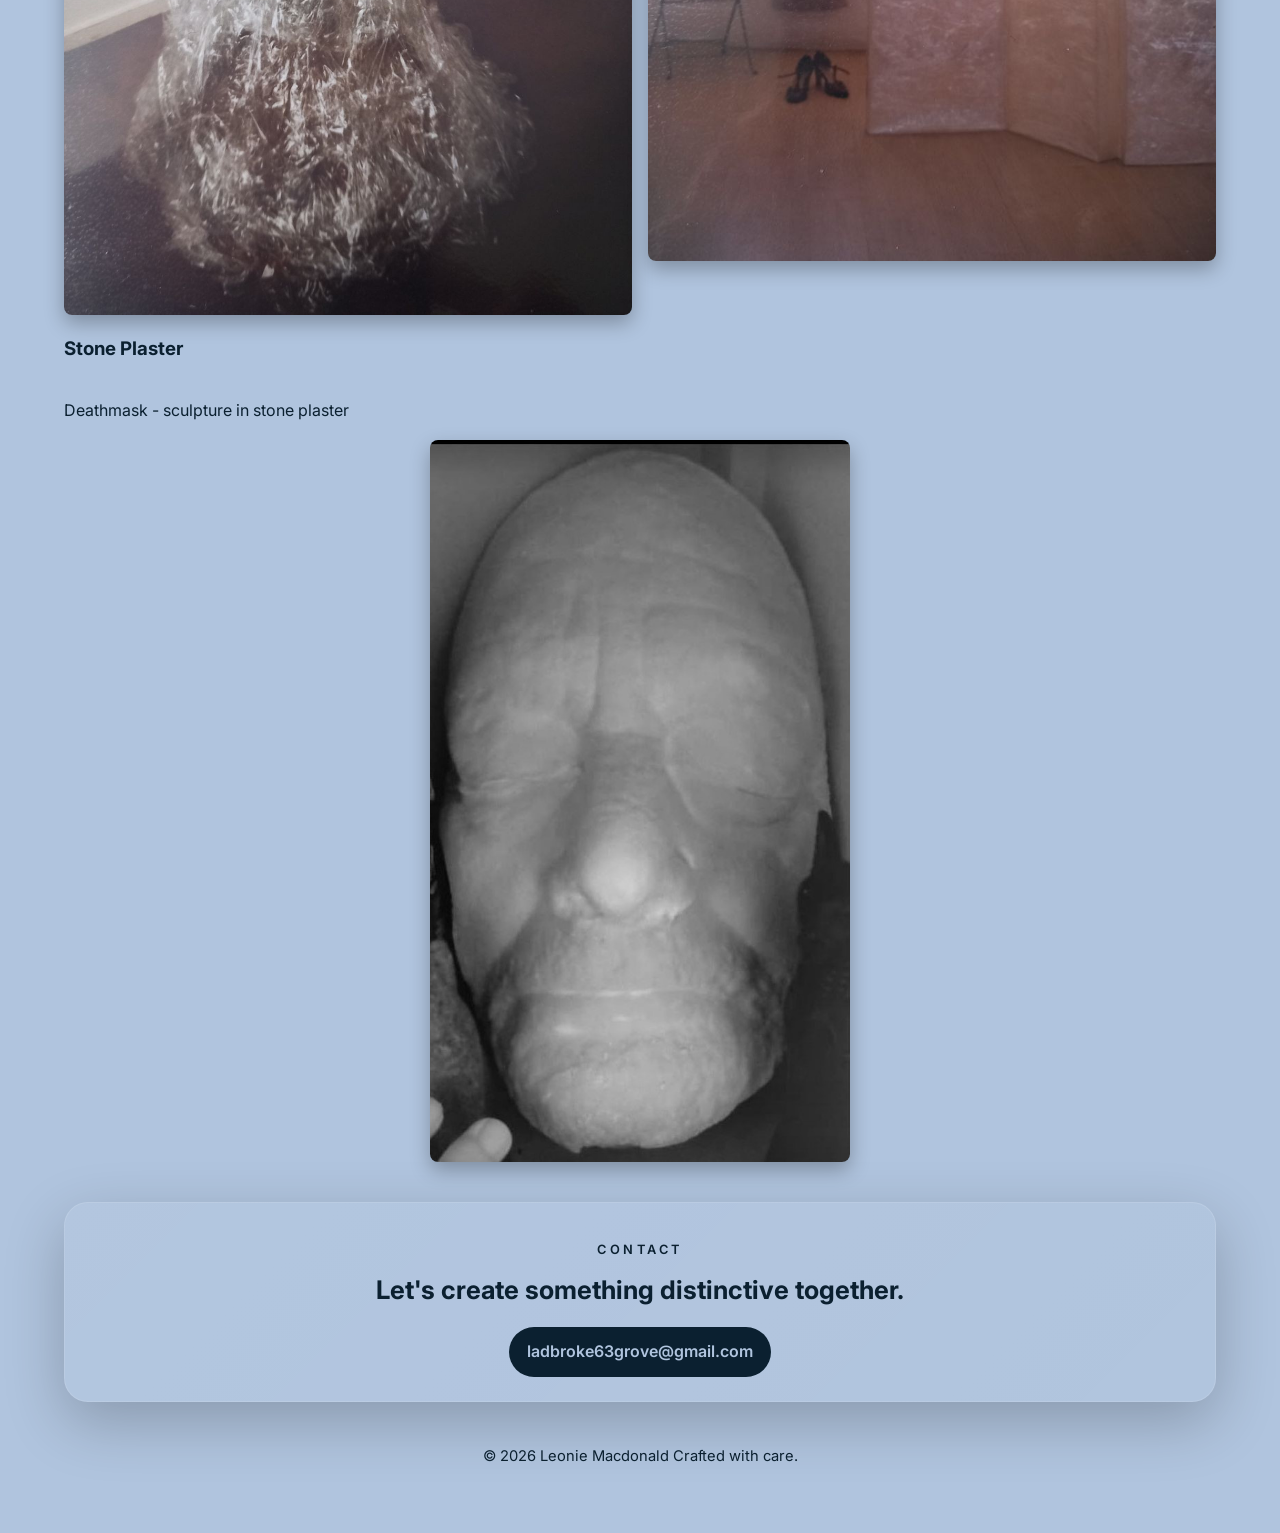
==== commit 57d31c0e: "Update project descriptions in index.html Revised project descriptions for clarity and conciseness." ====
--- a/index.html
+++ b/index.html
@@ -196,7 +196,7 @@
             <article class="project-card">
               <div class="project-meta"> Multimedia </div>
               <h3>'The Big I Am' </h3>
-              <p> Still from my M.A. Fine Art degree show performance at the University of Brighton, presented in December 2007. A multimedia work combining digital projection, audio and live performance. <a href="https://youtube.com/shorts/BgbynExjw3M?is=k9lP_CCxP6YLY8g1" target="_blank" rel="noopener">Link to video </a> </p>
+              <p> Still from my M.A. Fine Art degree show performance at the University of Brighton (December 2007). A multimedia performance - digital, audio, live. <a href="https://youtube.com/shorts/BgbynExjw3M?is=k9lP_CCxP6YLY8g1" target="_blank" rel="noopener">Link to video </a> </p>
               <!-- Visual  photo (uses uploaded decorating3_LM.jpeg in repo root) -->
           <div class="hero-media" aria-hidden="false">
             <img src="MAstill_LM.jpeg" class="hero-image" />
@@ -206,7 +206,7 @@
             <article class="project-card">
               <div class="project-meta"> Collaborations </div>
               <h3> Artangel </h3>
-              <p> Still from my performance for 'The Loss Adjusters', an audio play by Katrina Palmer for Artangel. The work was performed on Portland, Dorset. </p>
+              <p> Still from my performance for 'The Loss Adjusters', an audio play by Katrina Palmer for Artangel, performed on Portland, Dorset. </p>
               <!-- Visual  photo (uses uploaded signhand_LM.jpeg in repo root) -->
           <div class="hero-media" aria-hidden="false">
             <img src="performer_LM.jpeg" class="hero-image" />
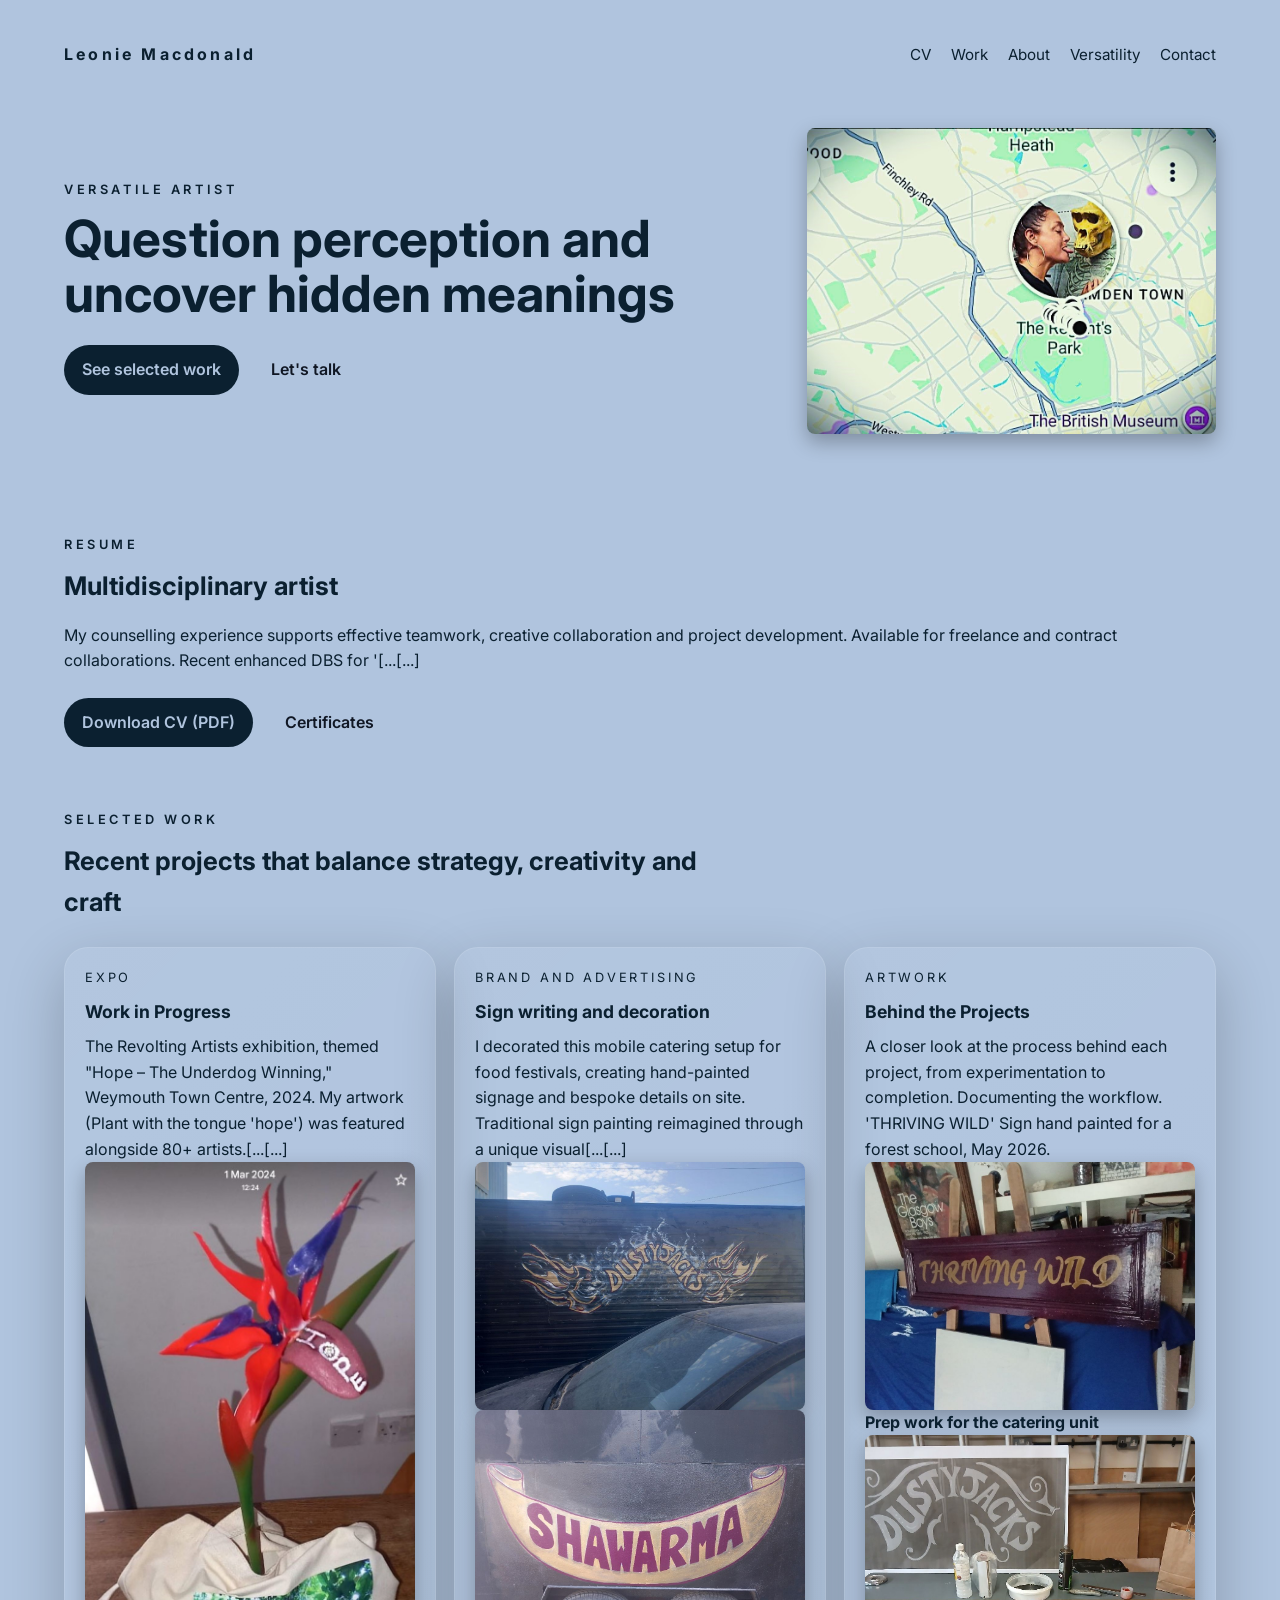
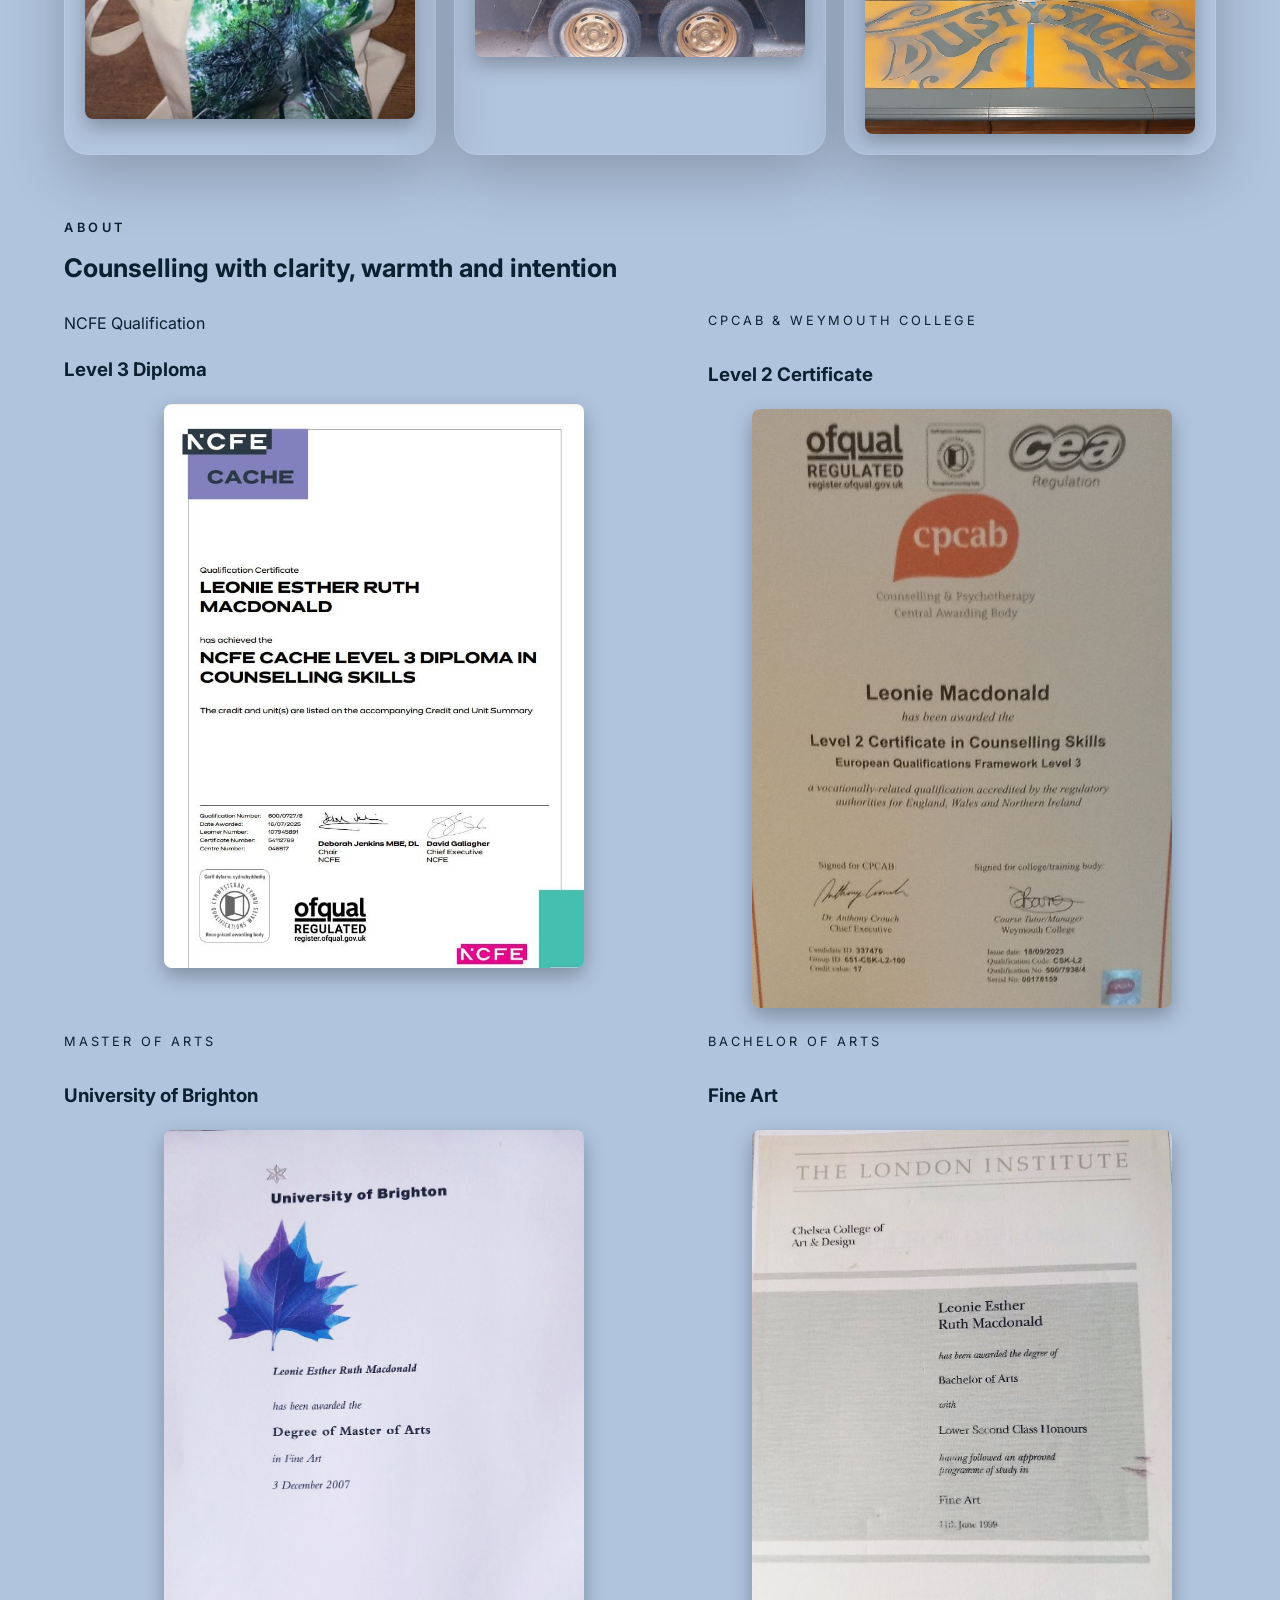
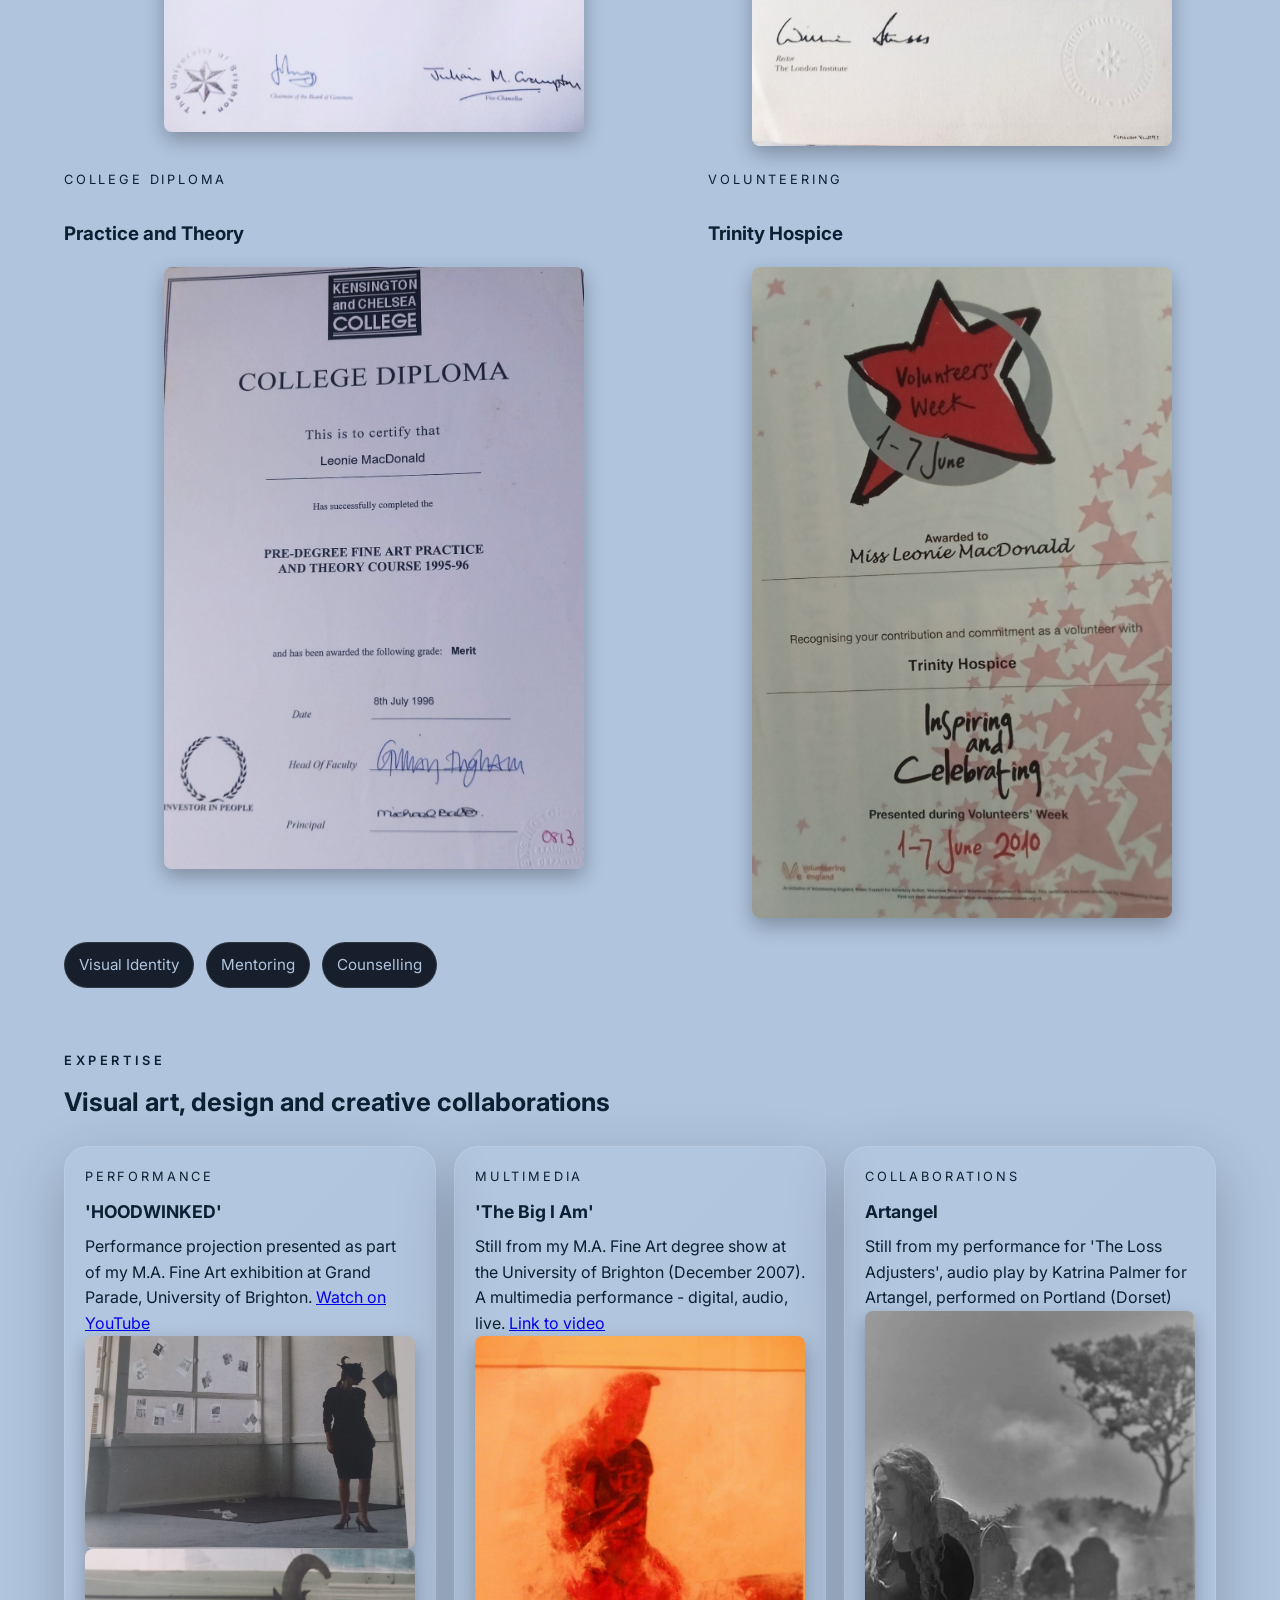
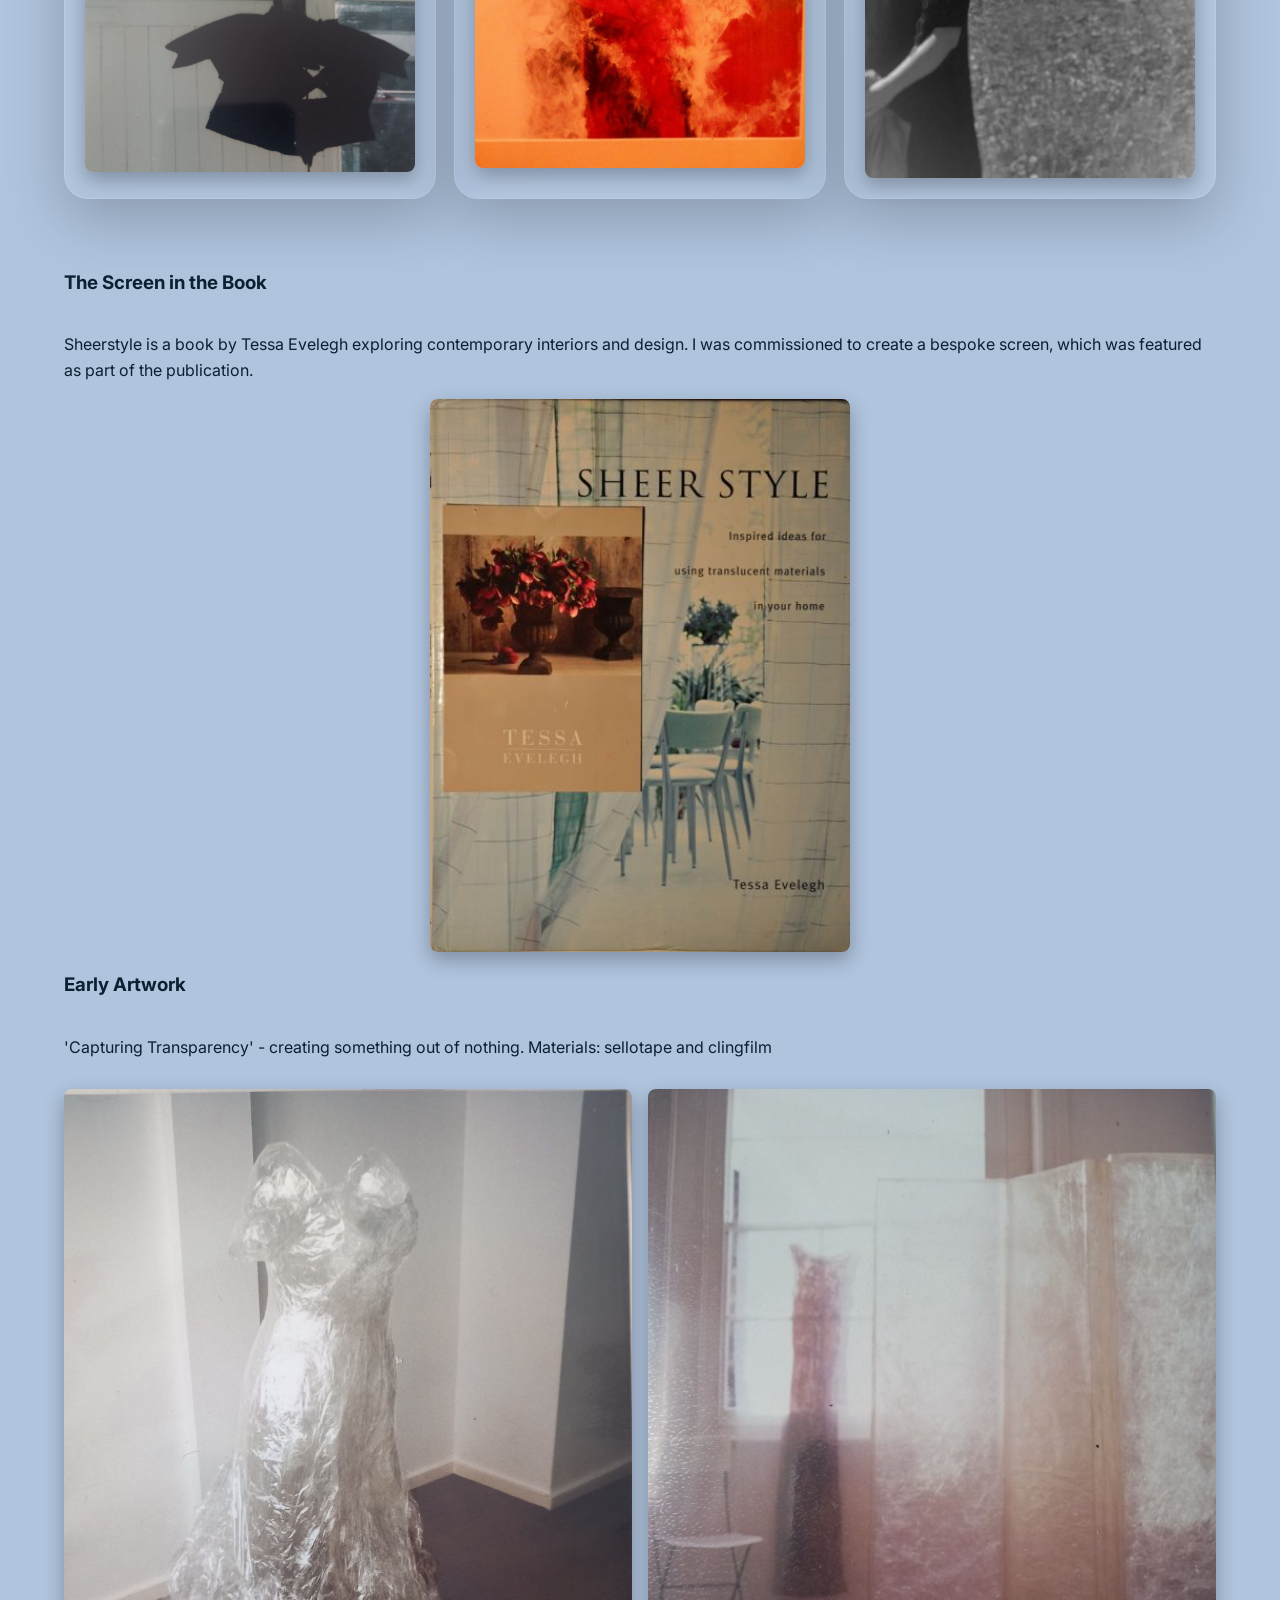
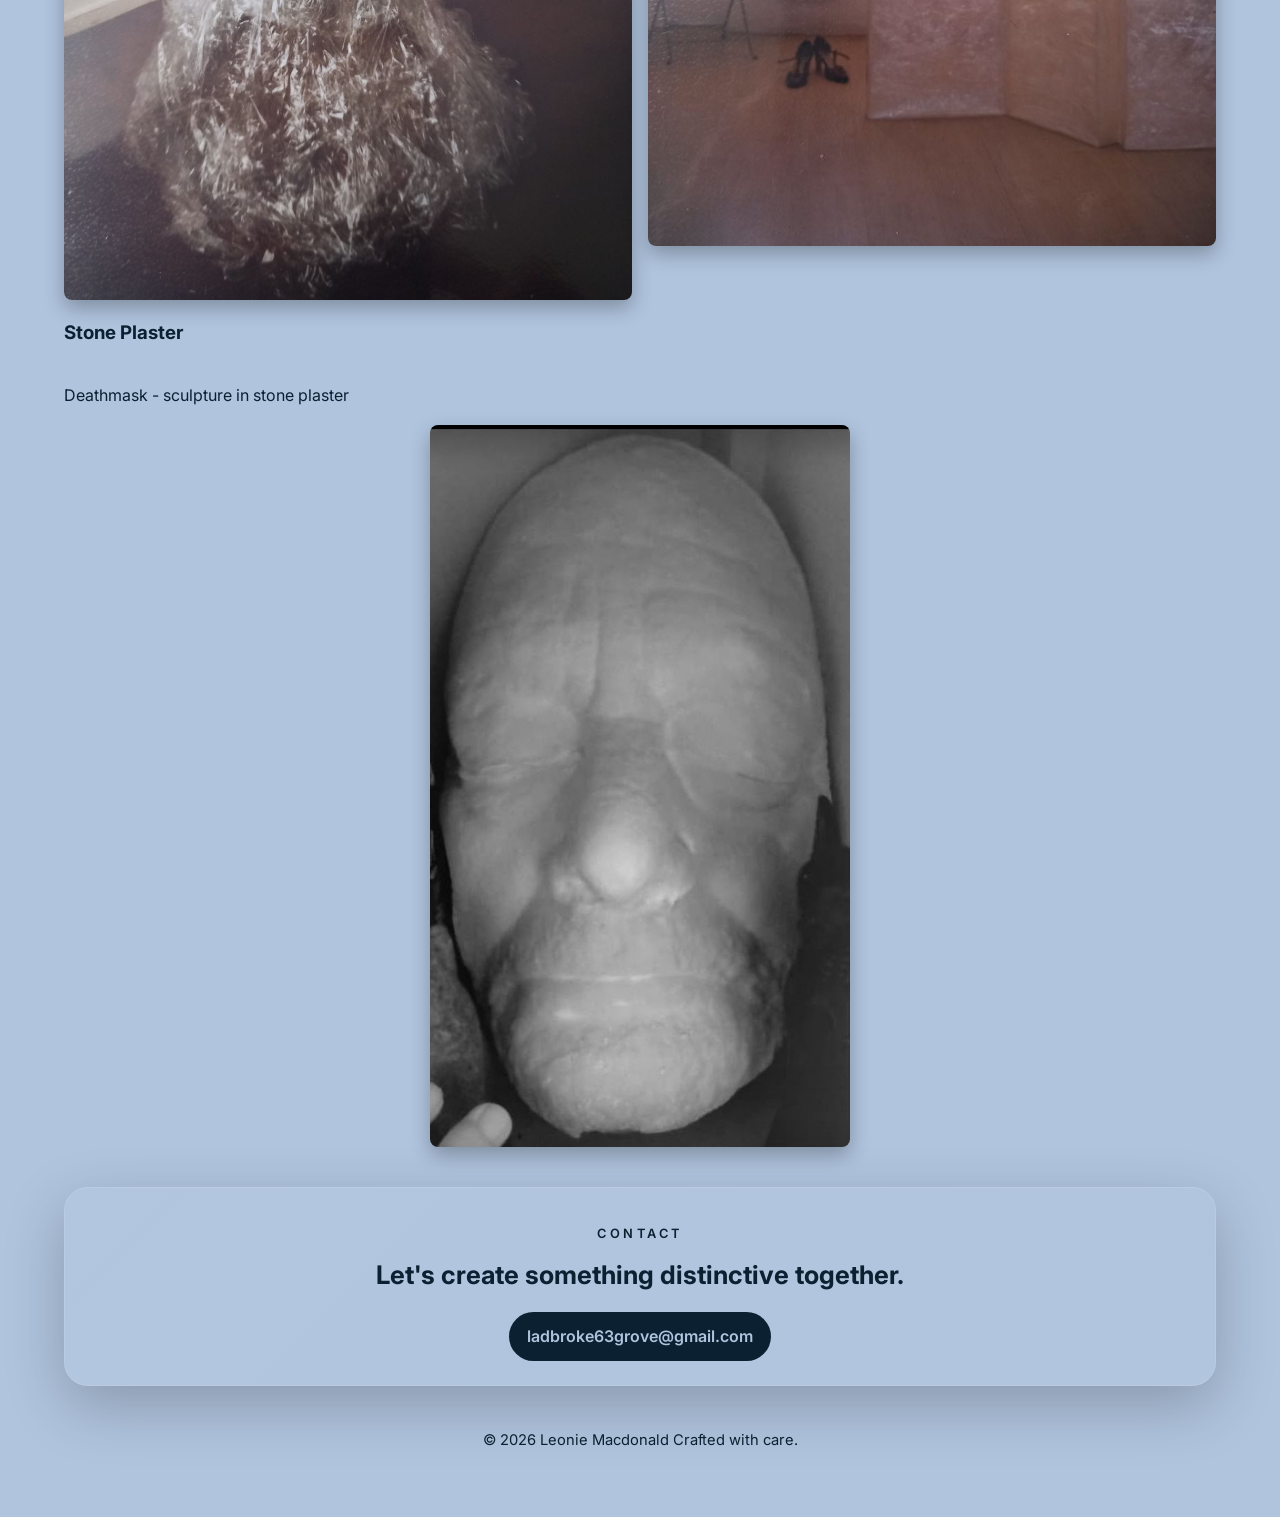
==== commit da18e162: "Revise project descriptions in index.html Updated descriptions for multimedia performance and collab" ====
--- a/index.html
+++ b/index.html
@@ -196,7 +196,7 @@
             <article class="project-card">
               <div class="project-meta"> Multimedia </div>
               <h3>'The Big I Am' </h3>
-              <p> Still from my M.A. Fine Art degree show performance at the University of Brighton (December 2007). A multimedia performance - digital, audio, live. <a href="https://youtube.com/shorts/BgbynExjw3M?is=k9lP_CCxP6YLY8g1" target="_blank" rel="noopener">Link to video </a> </p>
+              <p> Still from my M.A. Fine Art degree show at the University of Brighton (December 2007). A multimedia performance - digital, audio, live. <a href="https://youtube.com/shorts/BgbynExjw3M?is=k9lP_CCxP6YLY8g1" target="_blank" rel="noopener">Link to video </a> </p>
               <!-- Visual  photo (uses uploaded decorating3_LM.jpeg in repo root) -->
           <div class="hero-media" aria-hidden="false">
             <img src="MAstill_LM.jpeg" class="hero-image" />
@@ -206,7 +206,7 @@
             <article class="project-card">
               <div class="project-meta"> Collaborations </div>
               <h3> Artangel </h3>
-              <p> Still from my performance for 'The Loss Adjusters', an audio play by Katrina Palmer for Artangel, performed on Portland, Dorset. </p>
+              <p> Still from my performance for 'The Loss Adjusters', audio play by Katrina Palmer for Artangel, performed on Portland (Dorset) </p>
               <!-- Visual  photo (uses uploaded signhand_LM.jpeg in repo root) -->
           <div class="hero-media" aria-hidden="false">
             <img src="performer_LM.jpeg" class="hero-image" />
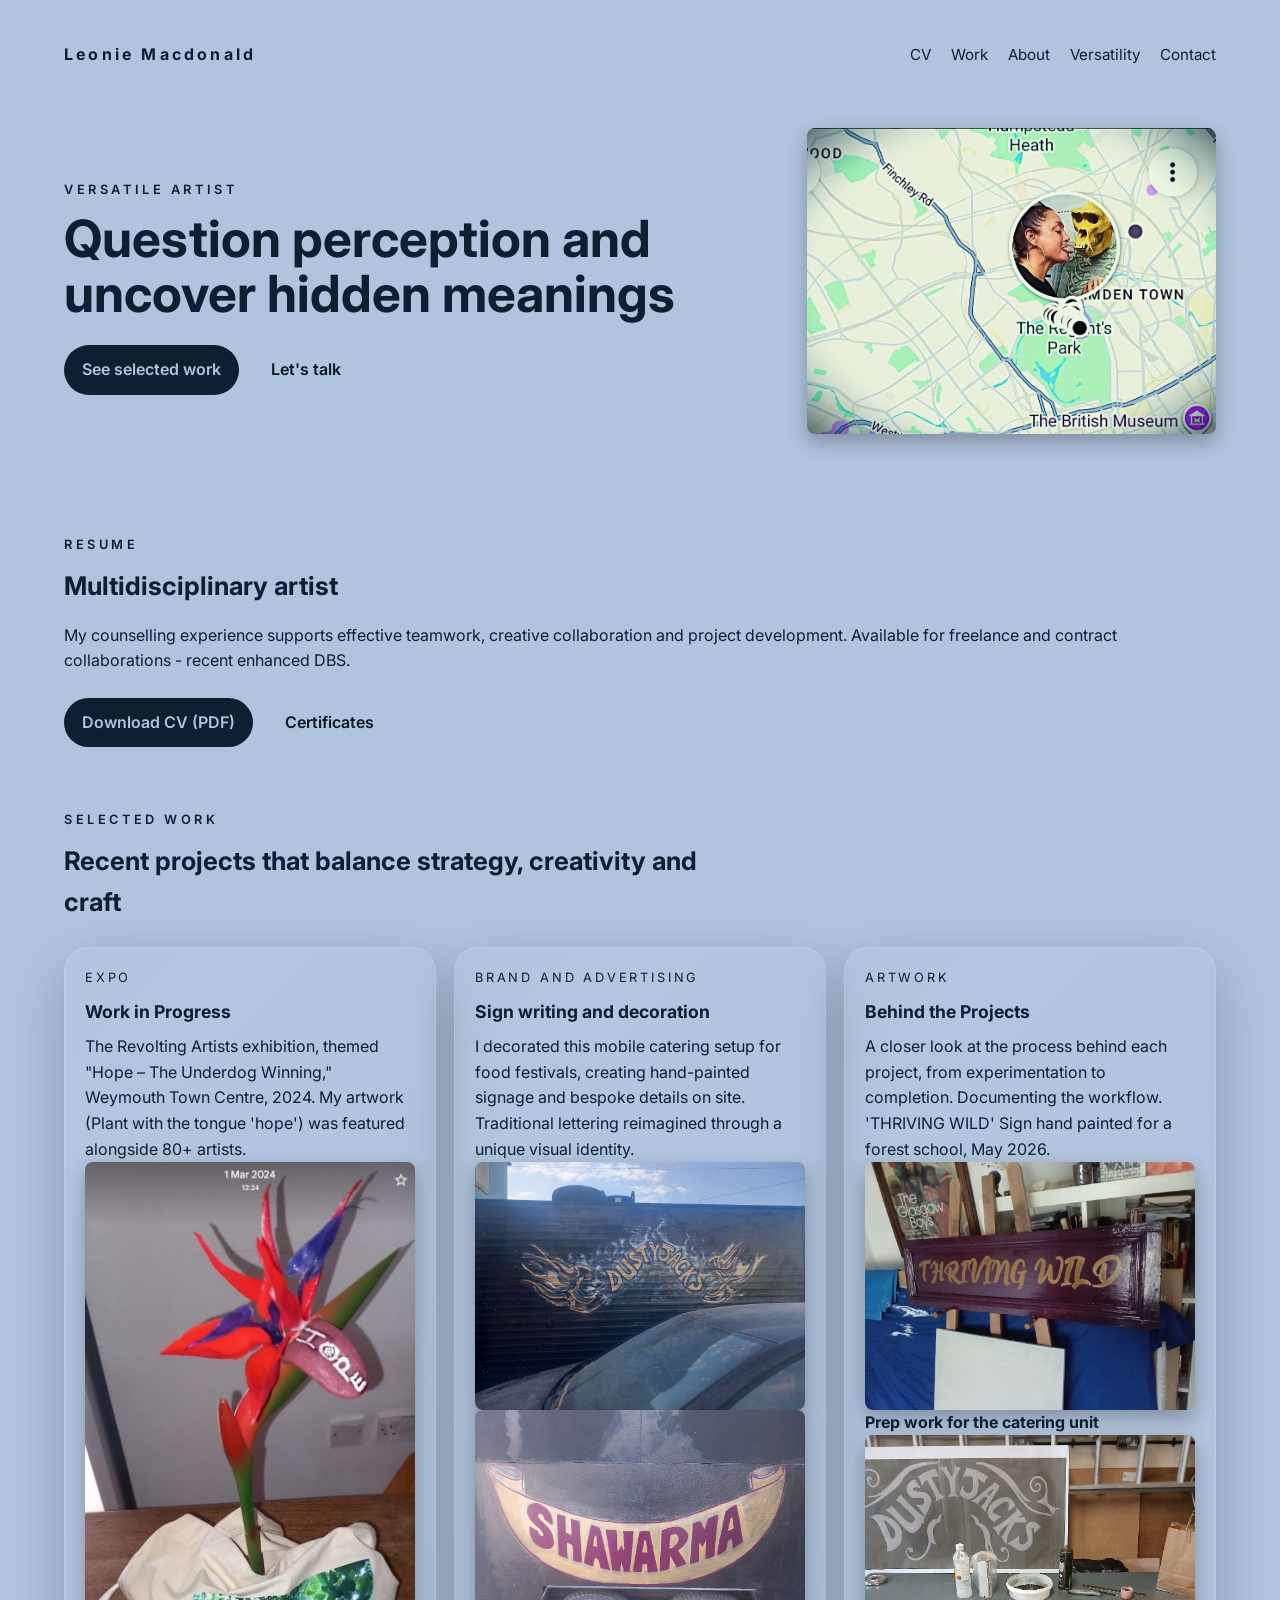
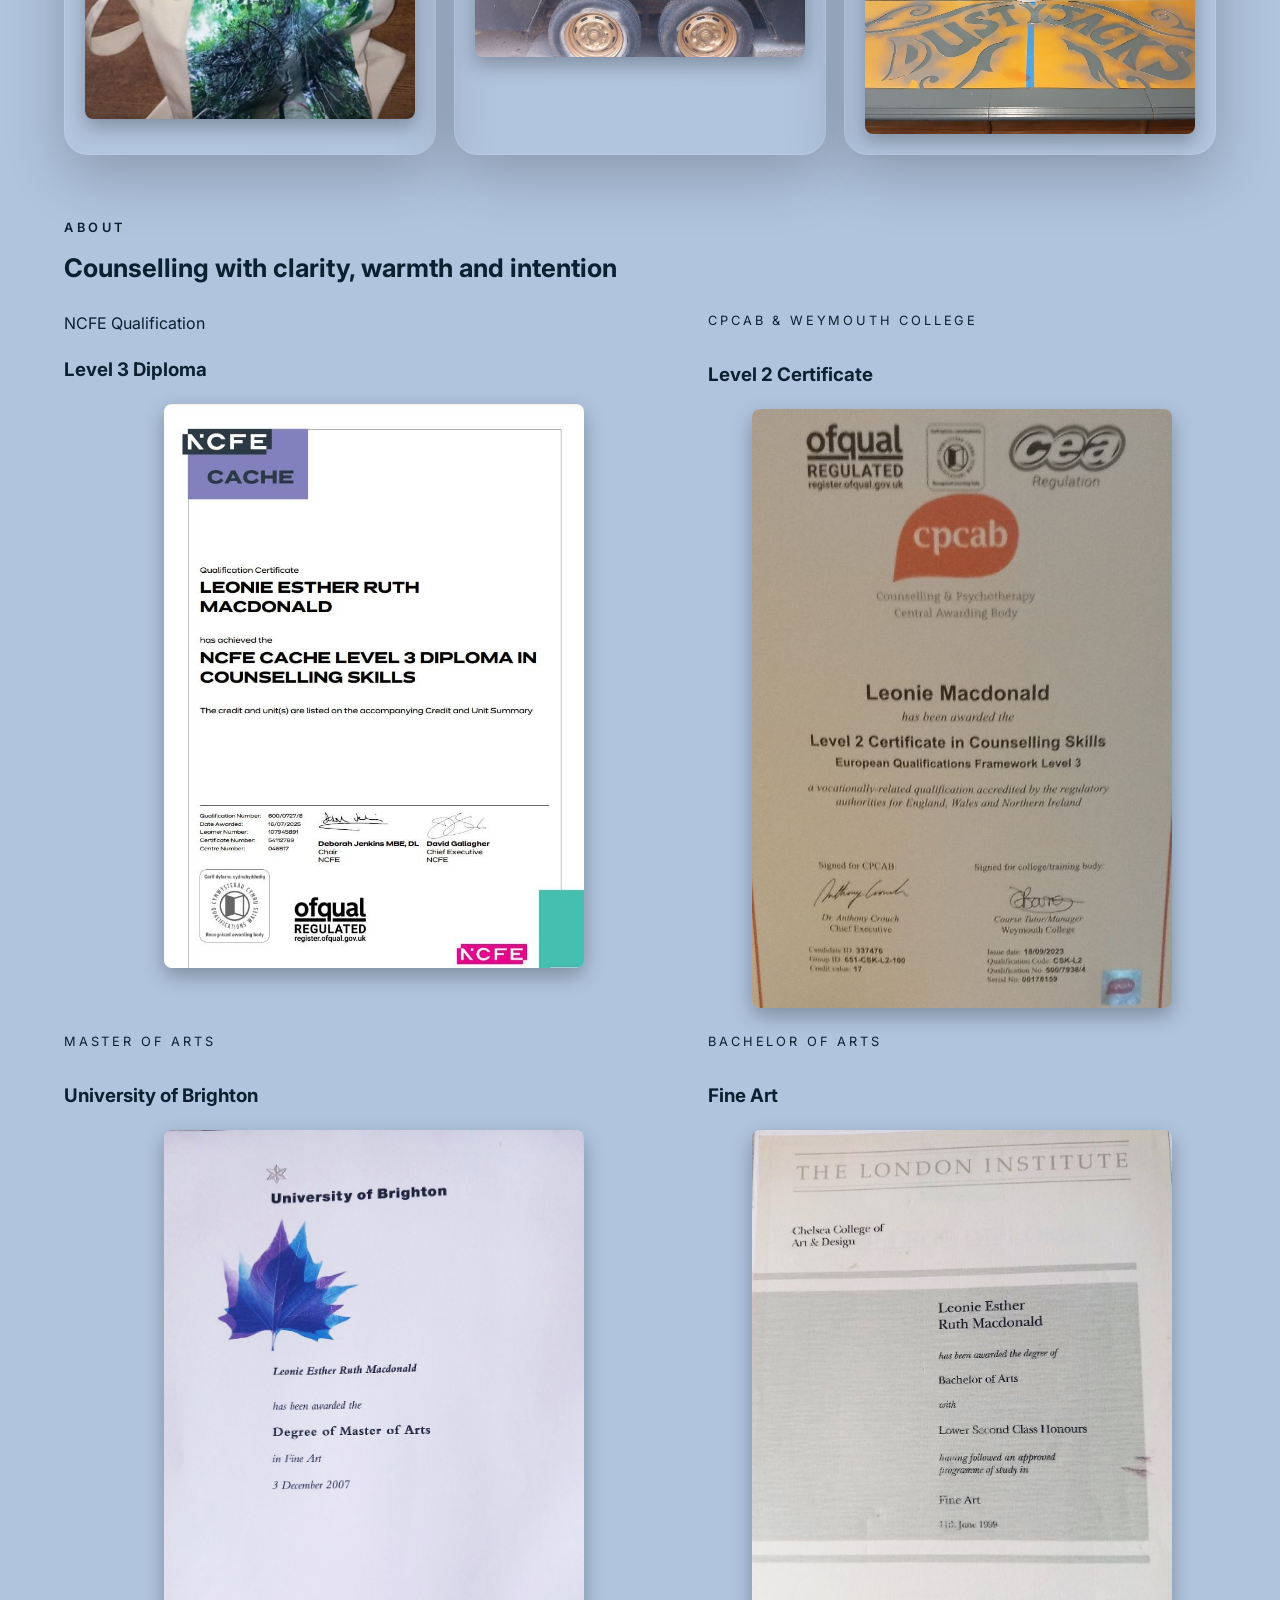
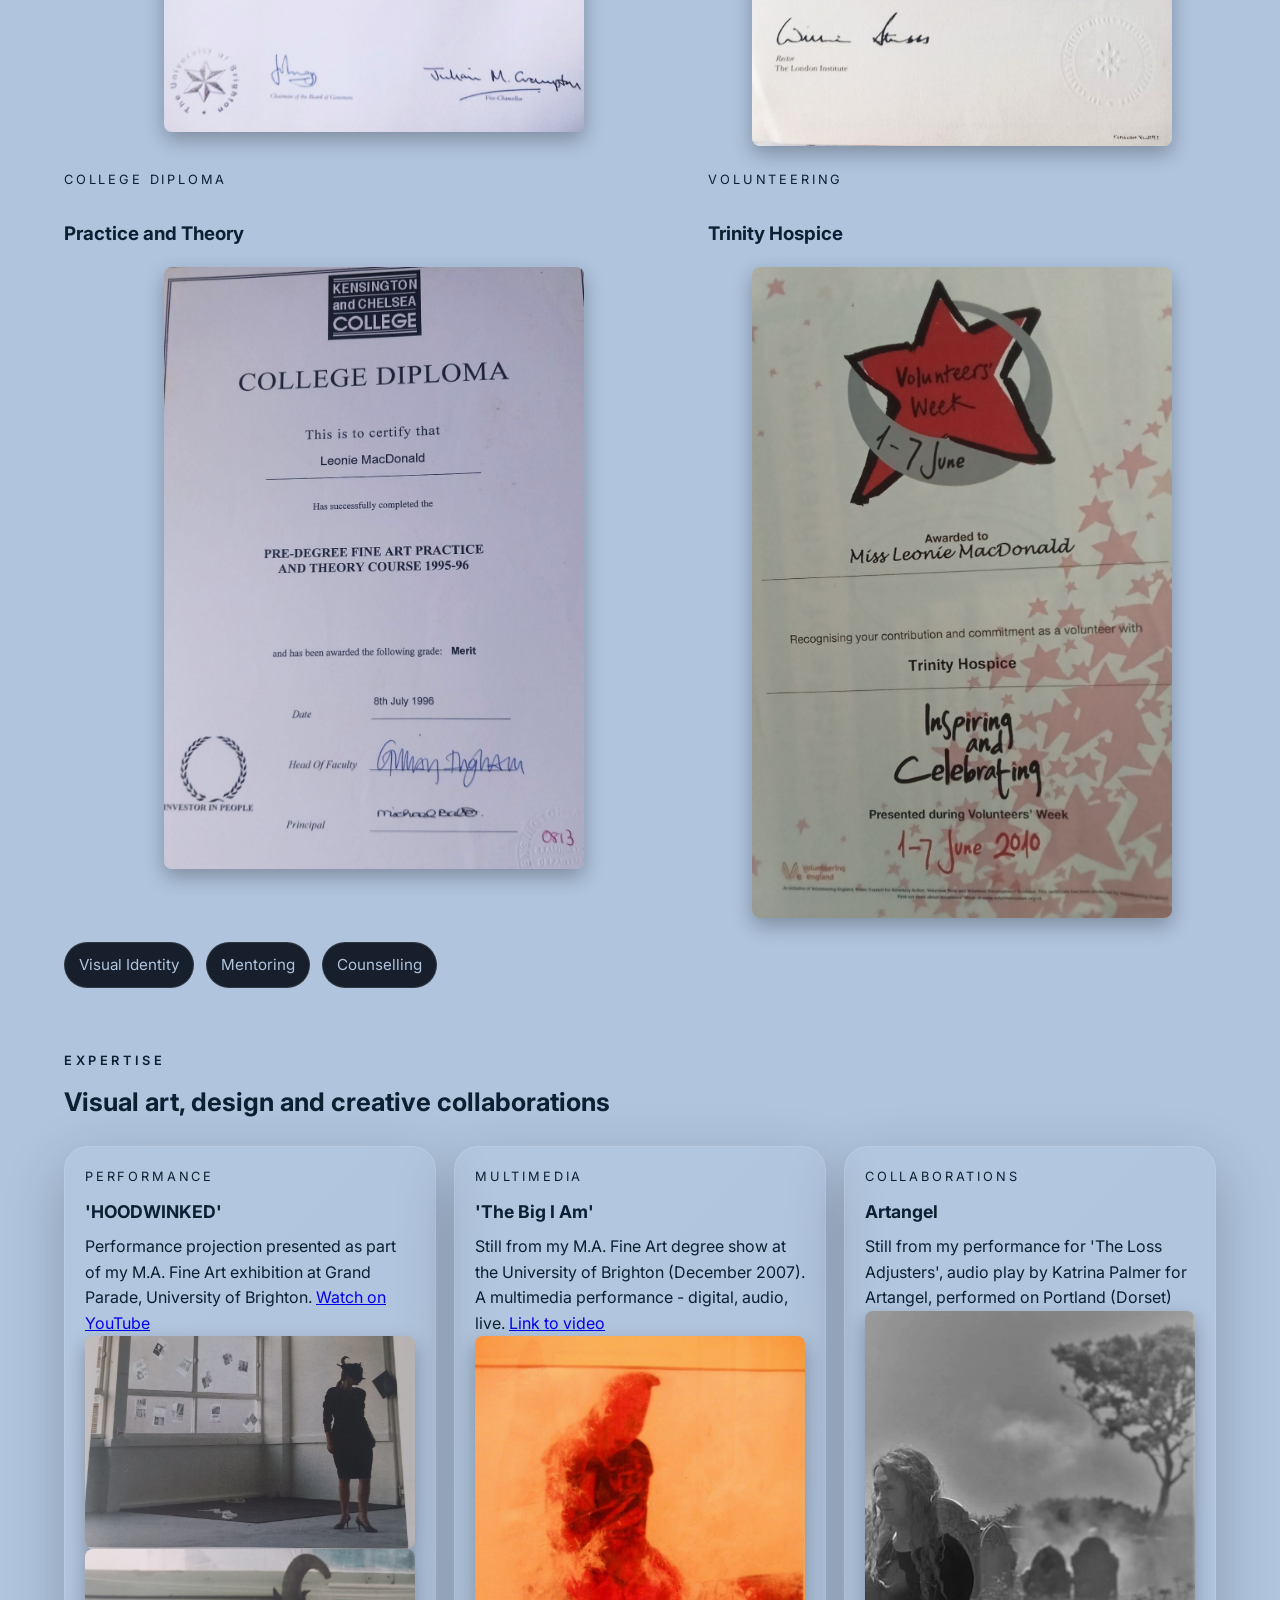
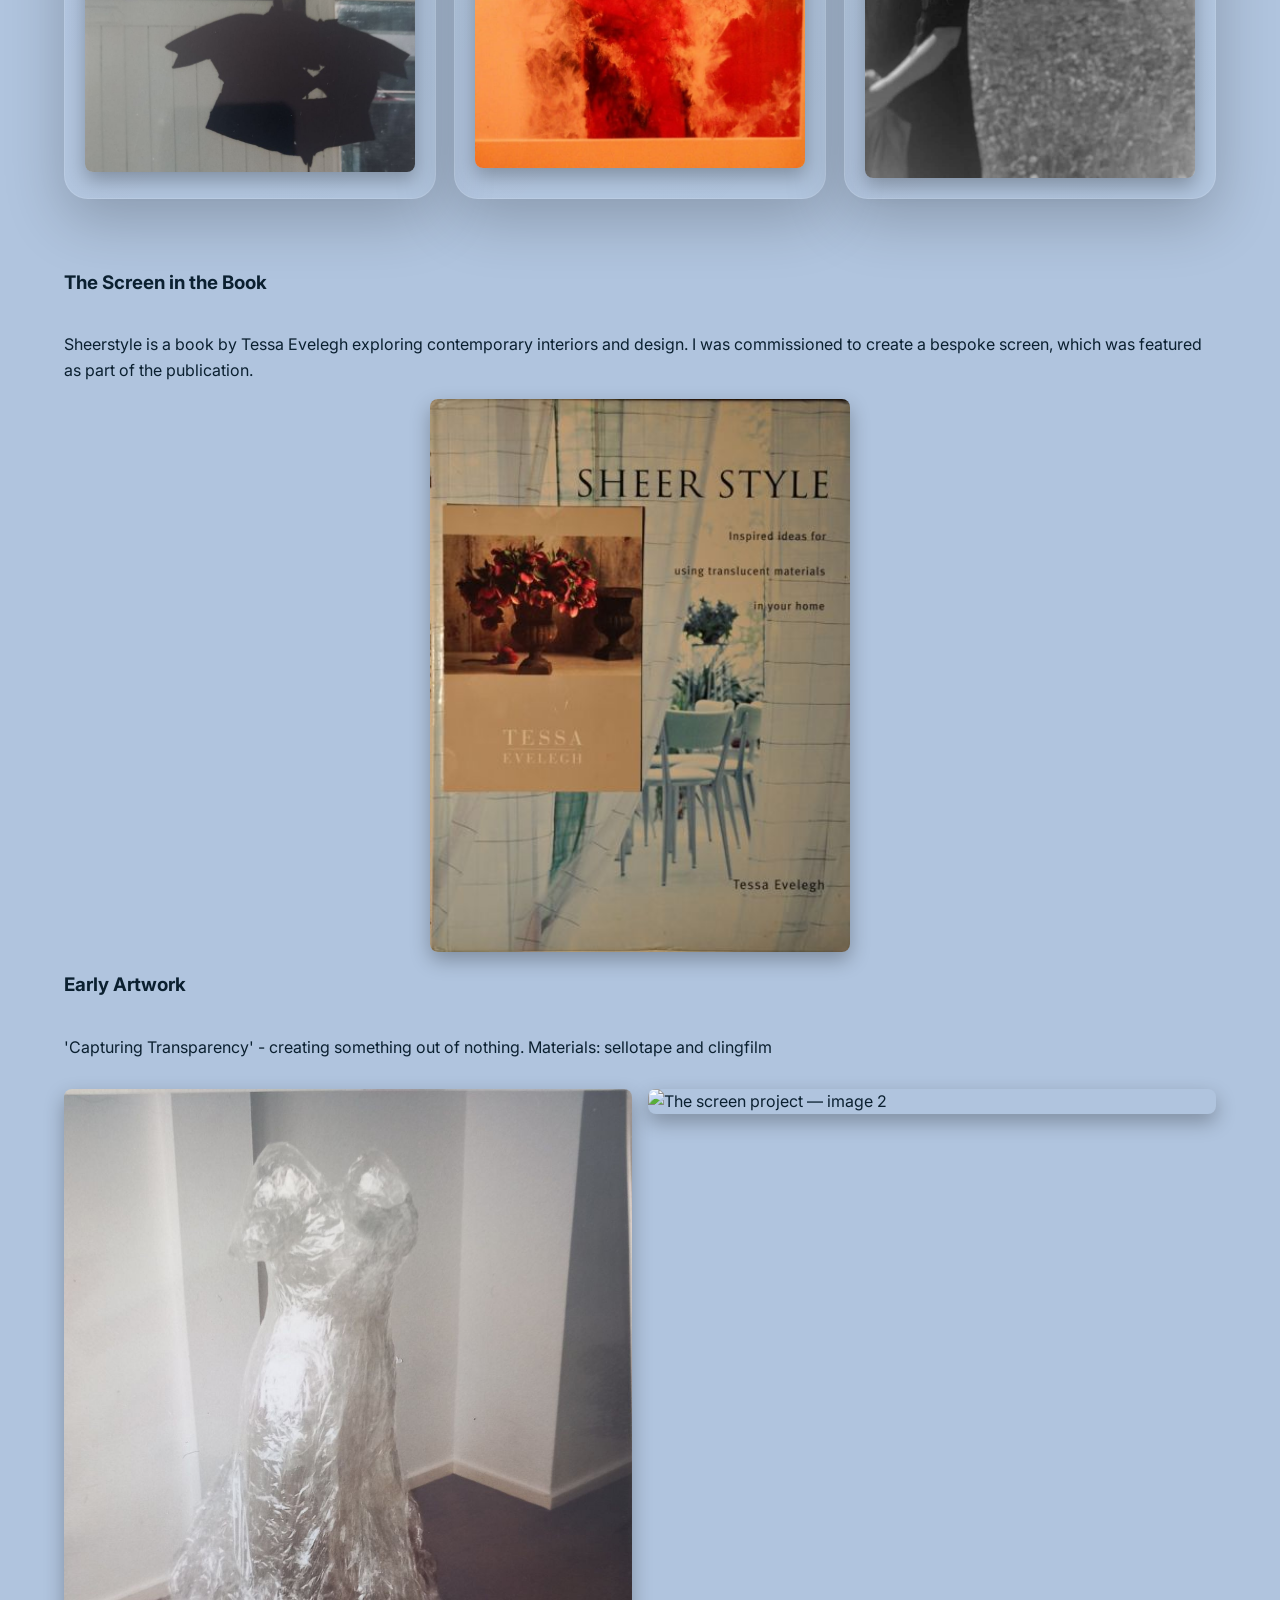
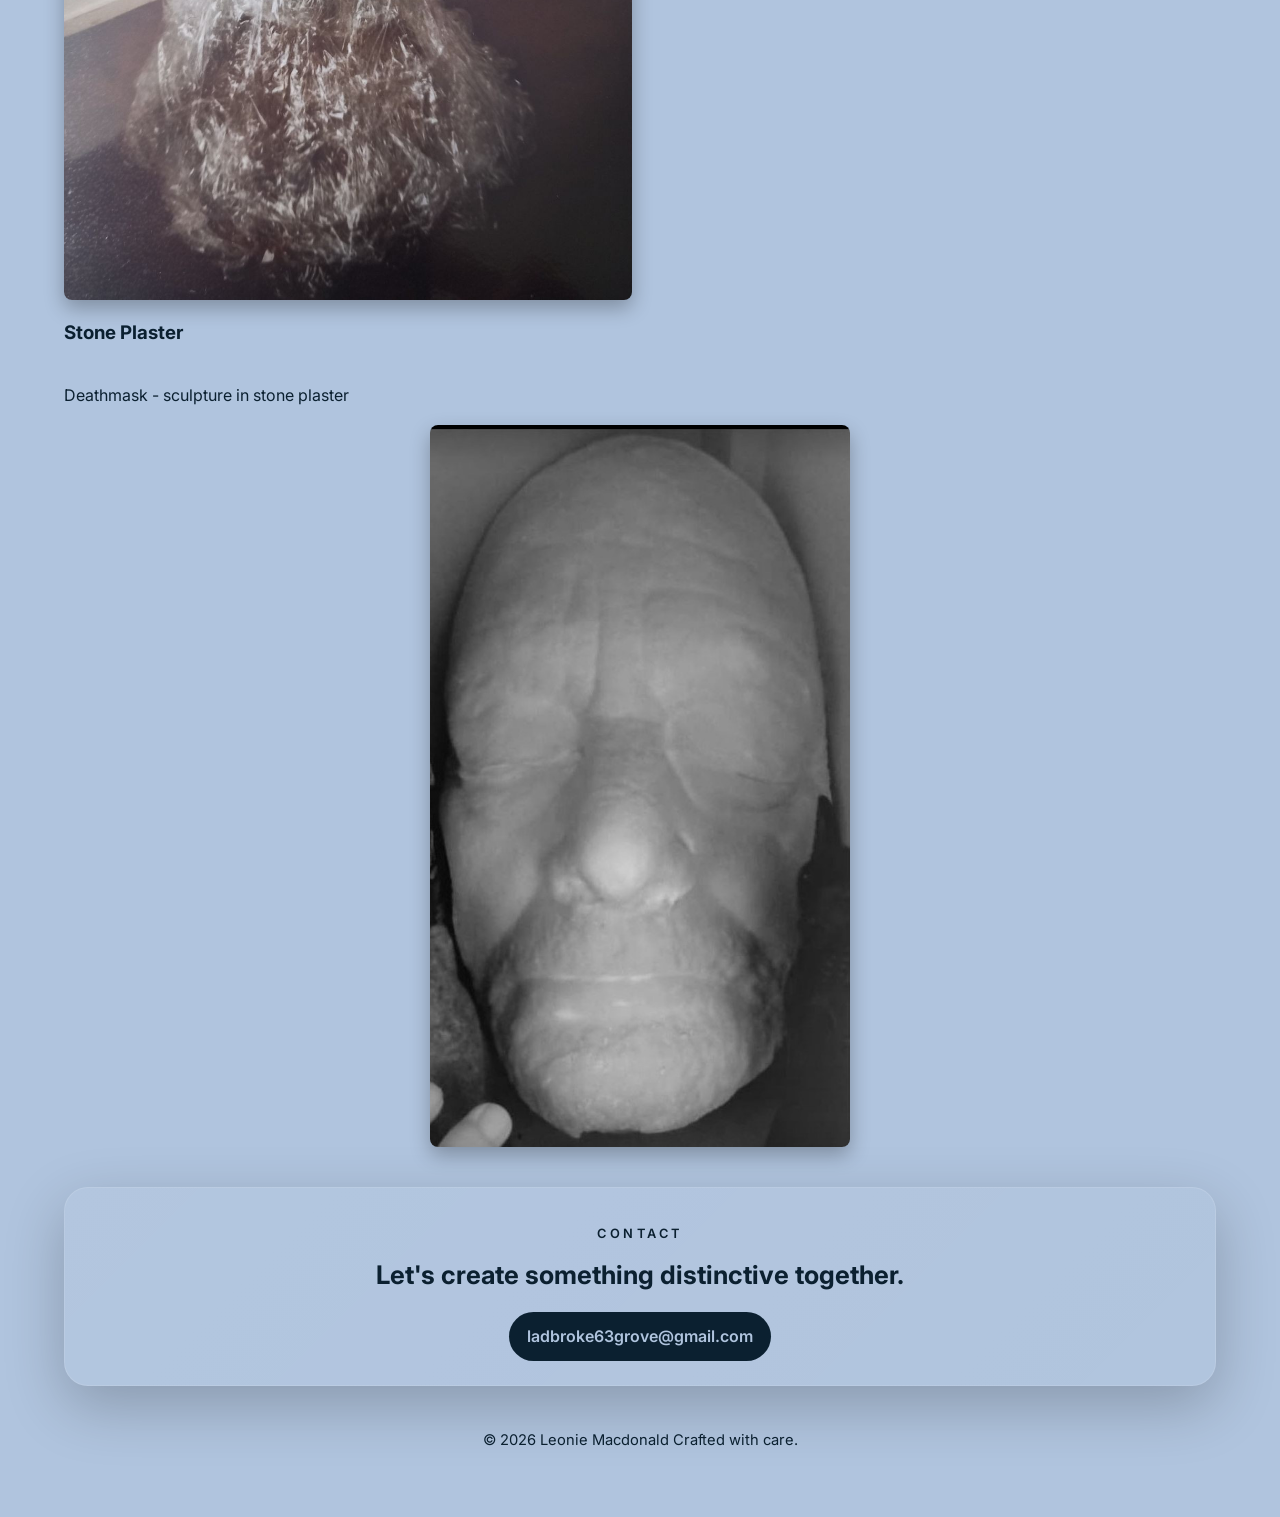
==== commit 1ea8fd9d: "Update project descriptions and improve wording" ====
--- a/index.html
+++ b/index.html
@@ -51,8 +51,7 @@
             <p class="eyebrow">Resume</p> 
             <h2> Multidisciplinary artist </h2> 
           </div> 
-          <p>  My counselling experience supports effective teamwork, creative collaboration and project development. Available for freelance and contract collaborations. Recent enhanced DBS for '[...[...]
-           </p> 
+          <p>  My counselling experience supports effective teamwork, creative collaboration and project development. Available for freelance and contract collaborations - recent enhanced DBS. </p> 
            <div class="hero-actions">
               <a class="button primary" href="cv_LM.pdf" download target="_blank" rel="noopener">Download CV (PDF)</a> 
               <a class="button secondary" href="#about">Certificates</a>
@@ -68,7 +67,7 @@
             <article class="project-card">
               <div class="project-meta"> Expo </div>
               <h3> Work in Progress </h3>
-              <p>The Revolting Artists exhibition, themed "Hope – The Underdog Winning," Weymouth Town Centre, 2024. My artwork (Plant with the tongue 'hope') was featured alongside 80+ artists.[...[...]
+              <p>The Revolting Artists exhibition, themed "Hope – The Underdog Winning," Weymouth Town Centre, 2024. My artwork (Plant with the tongue 'hope') was featured alongside 80+ artists. </p>
                <!-- Visual  photo (uses uploaded exhibition_LM.jpeg in repo root) -->
           <div class="hero-media" aria-hidden="false">
             <img src="exhibition_LM.jpeg" alt="Expo" class="hero-image" />
@@ -78,8 +77,8 @@
             <article class="project-card">
               <div class="project-meta">Brand and advertising</div>
               <h3>Sign writing and decoration</h3>
-              <p> I decorated this mobile catering setup for food festivals, creating hand-painted signage and bespoke details on site. Traditional sign painting reimagined through a unique visual[...[...]
-          <!-- Visual  photo (uses uploaded decorating3_LM.jpeg in repo root) -->
+              <p> I decorated this mobile catering setup for food festivals, creating hand-painted signage and bespoke details on site. Traditional lettering reimagined through a unique visual identity. </p>           
+              <!-- Visual  photo (uses uploaded decorating3_LM.jpeg in repo root) -->
           <div class="hero-media" aria-hidden="false">
             <img src="decorating3_LM.jpeg" class="hero-image" />
               </div>            
@@ -234,7 +233,7 @@
                  <img src="artwork2_LM.jpeg" class="hero-image" alt="The early work project — image 1" />
                 </div>    
                 <div class="hero-media" aria-hidden="false">
-                  <img src="thescreen_LM.jpeg" class="hero-image" alt="The screen project — image 2" />
+                  <img src="work22.jpg" class="hero-image" alt="The screen project — image 2" />
                 </div>
               </div>                 
             </article>
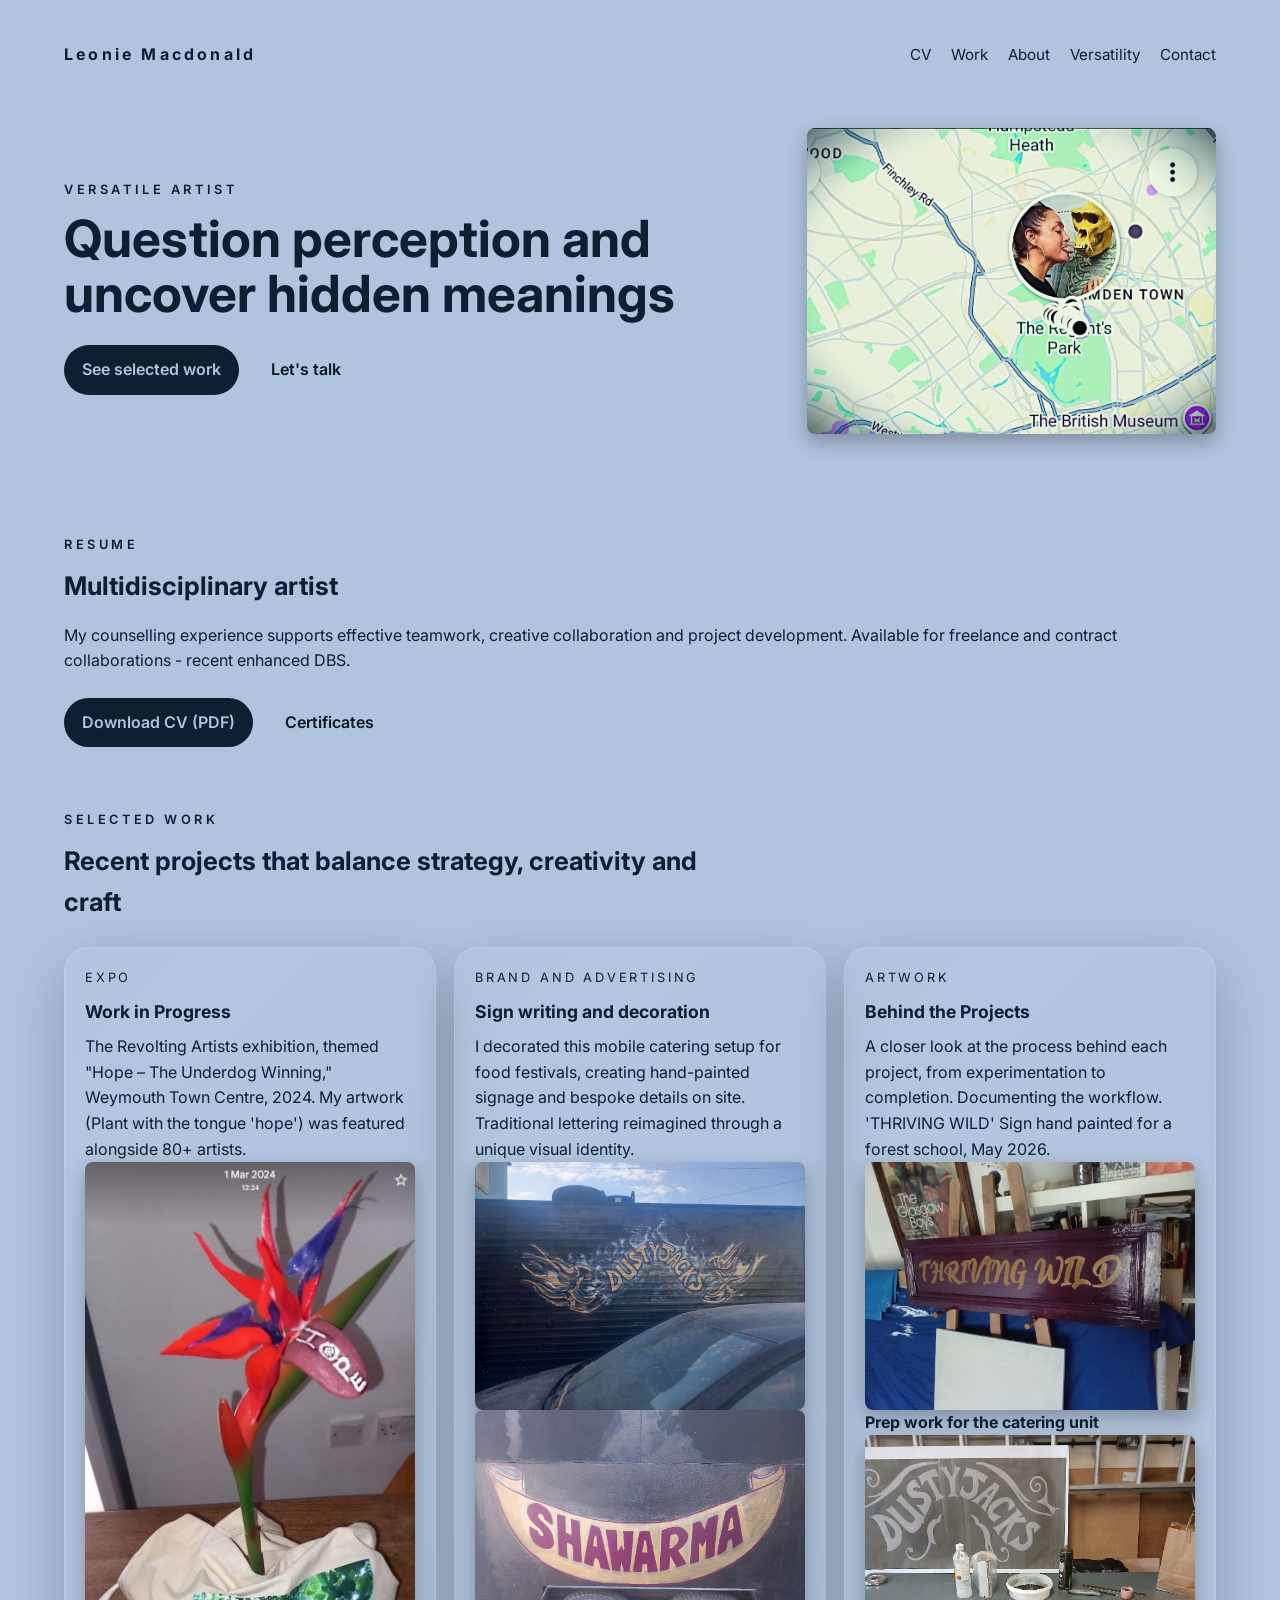
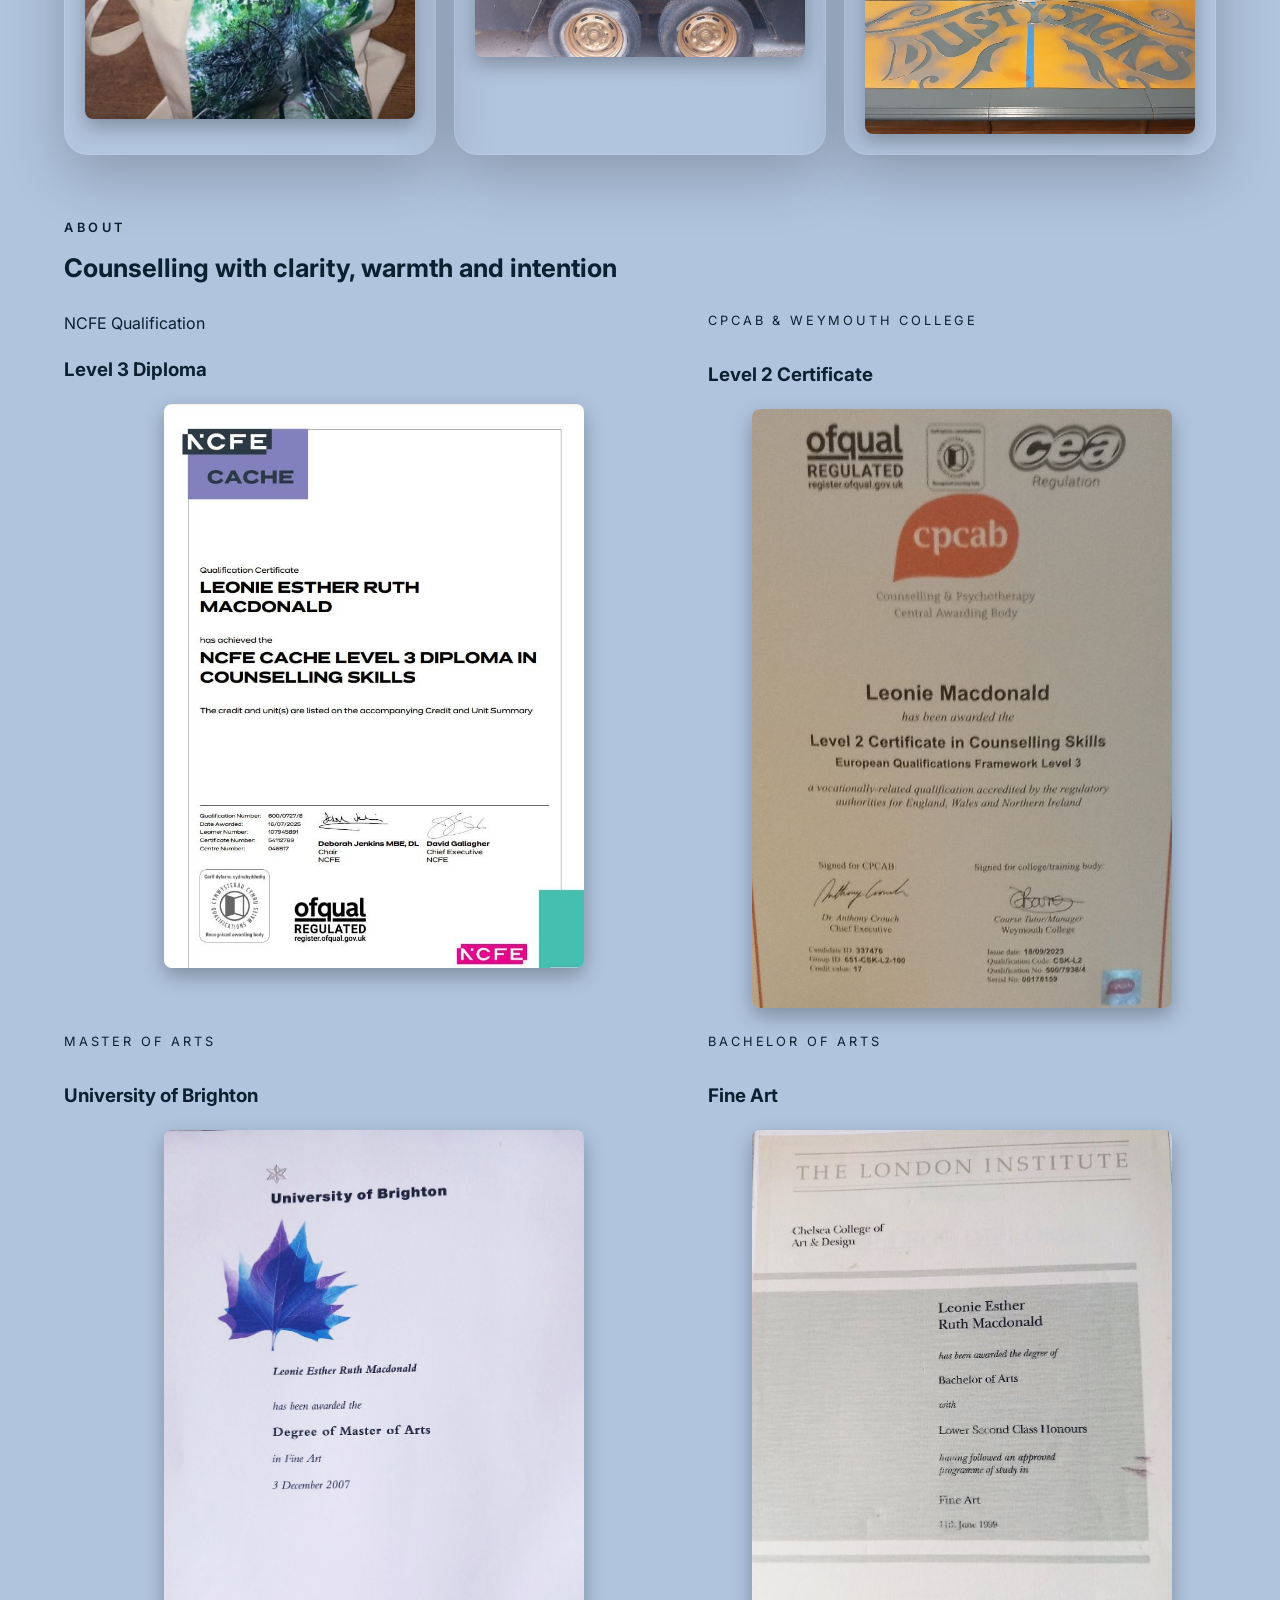
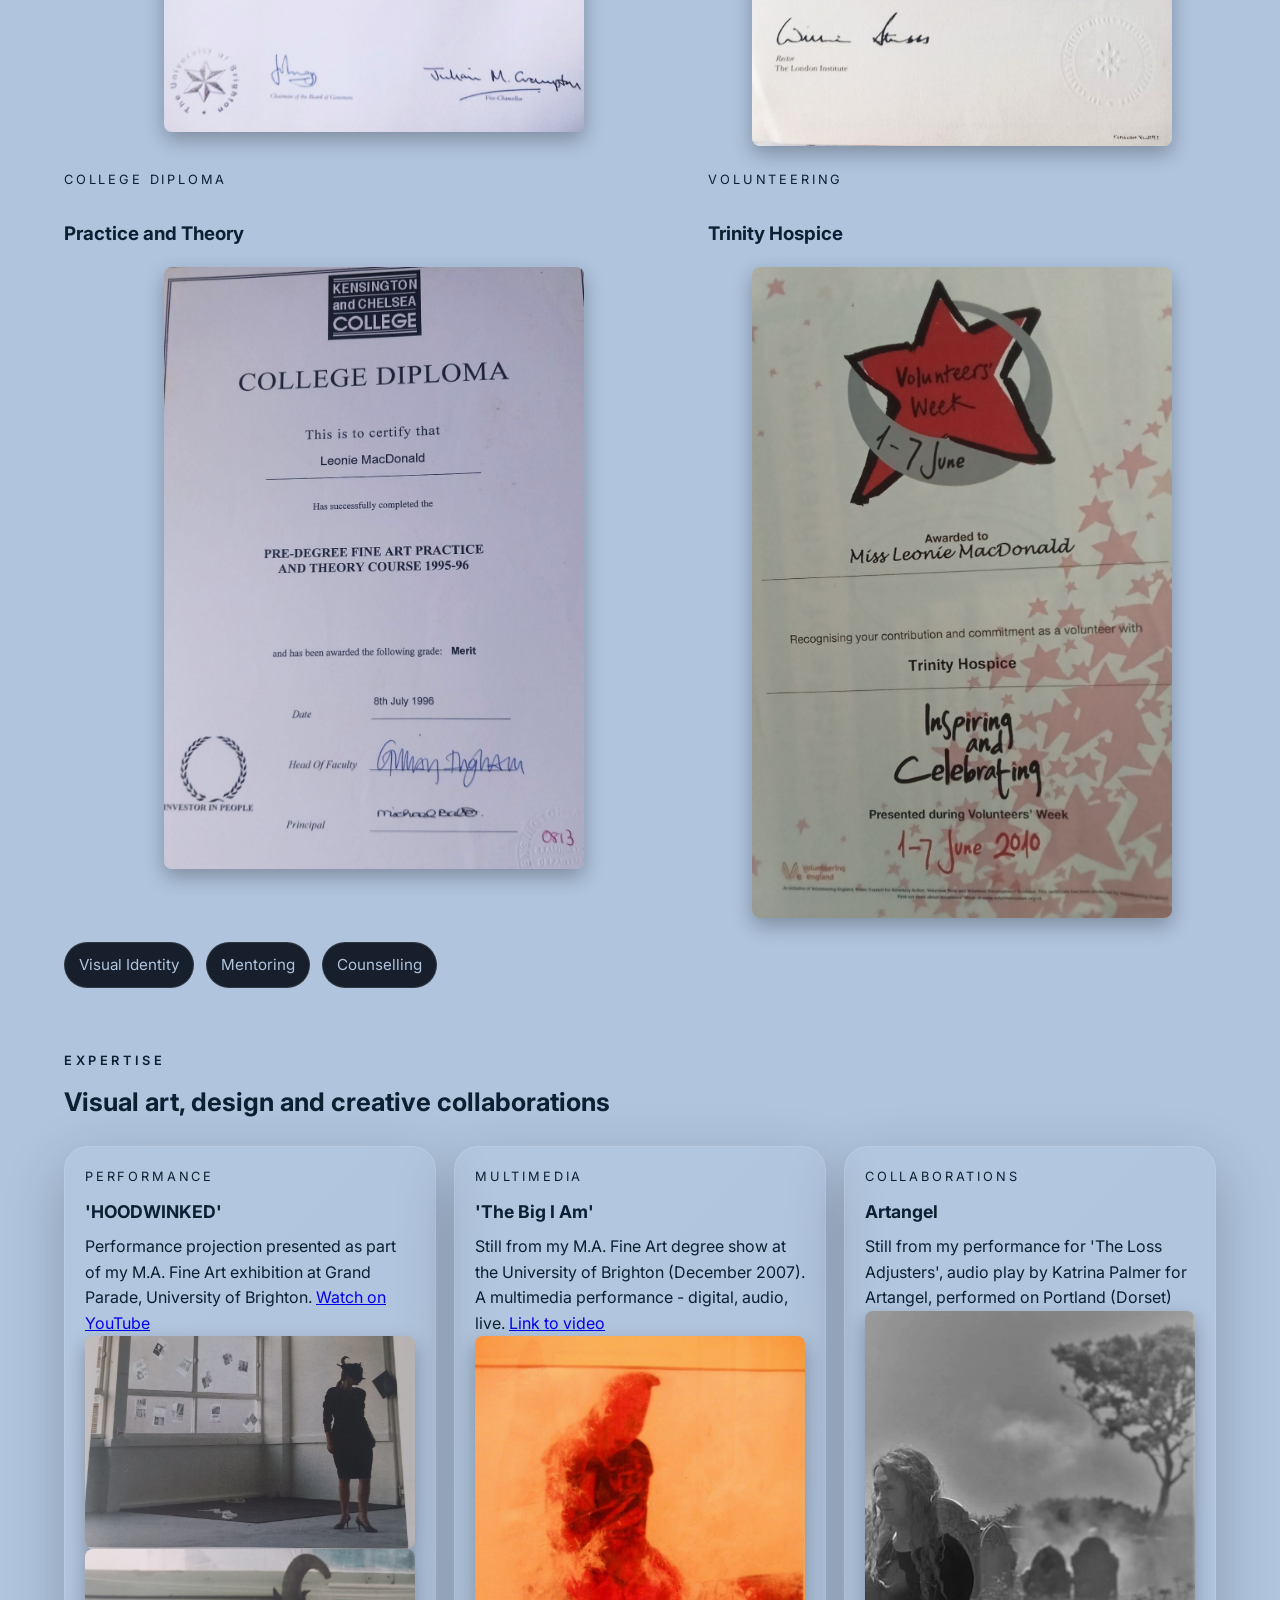
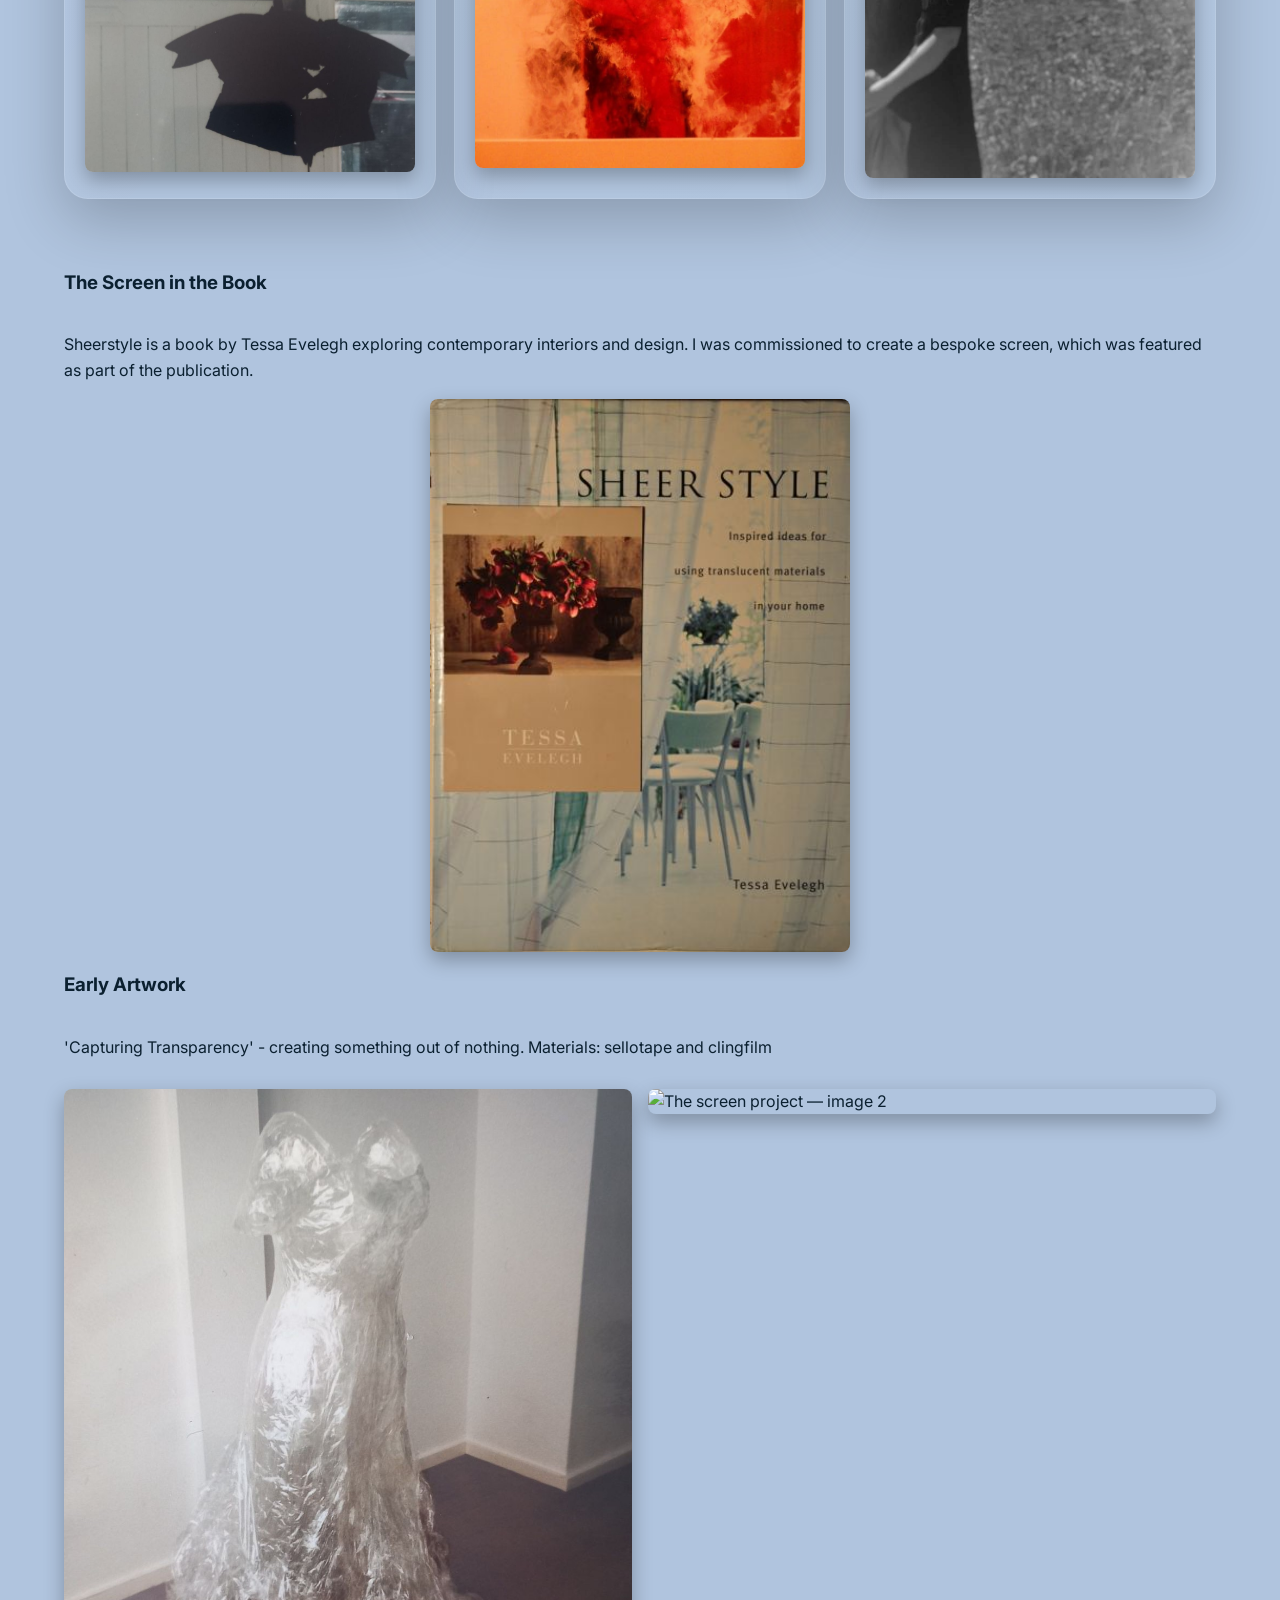
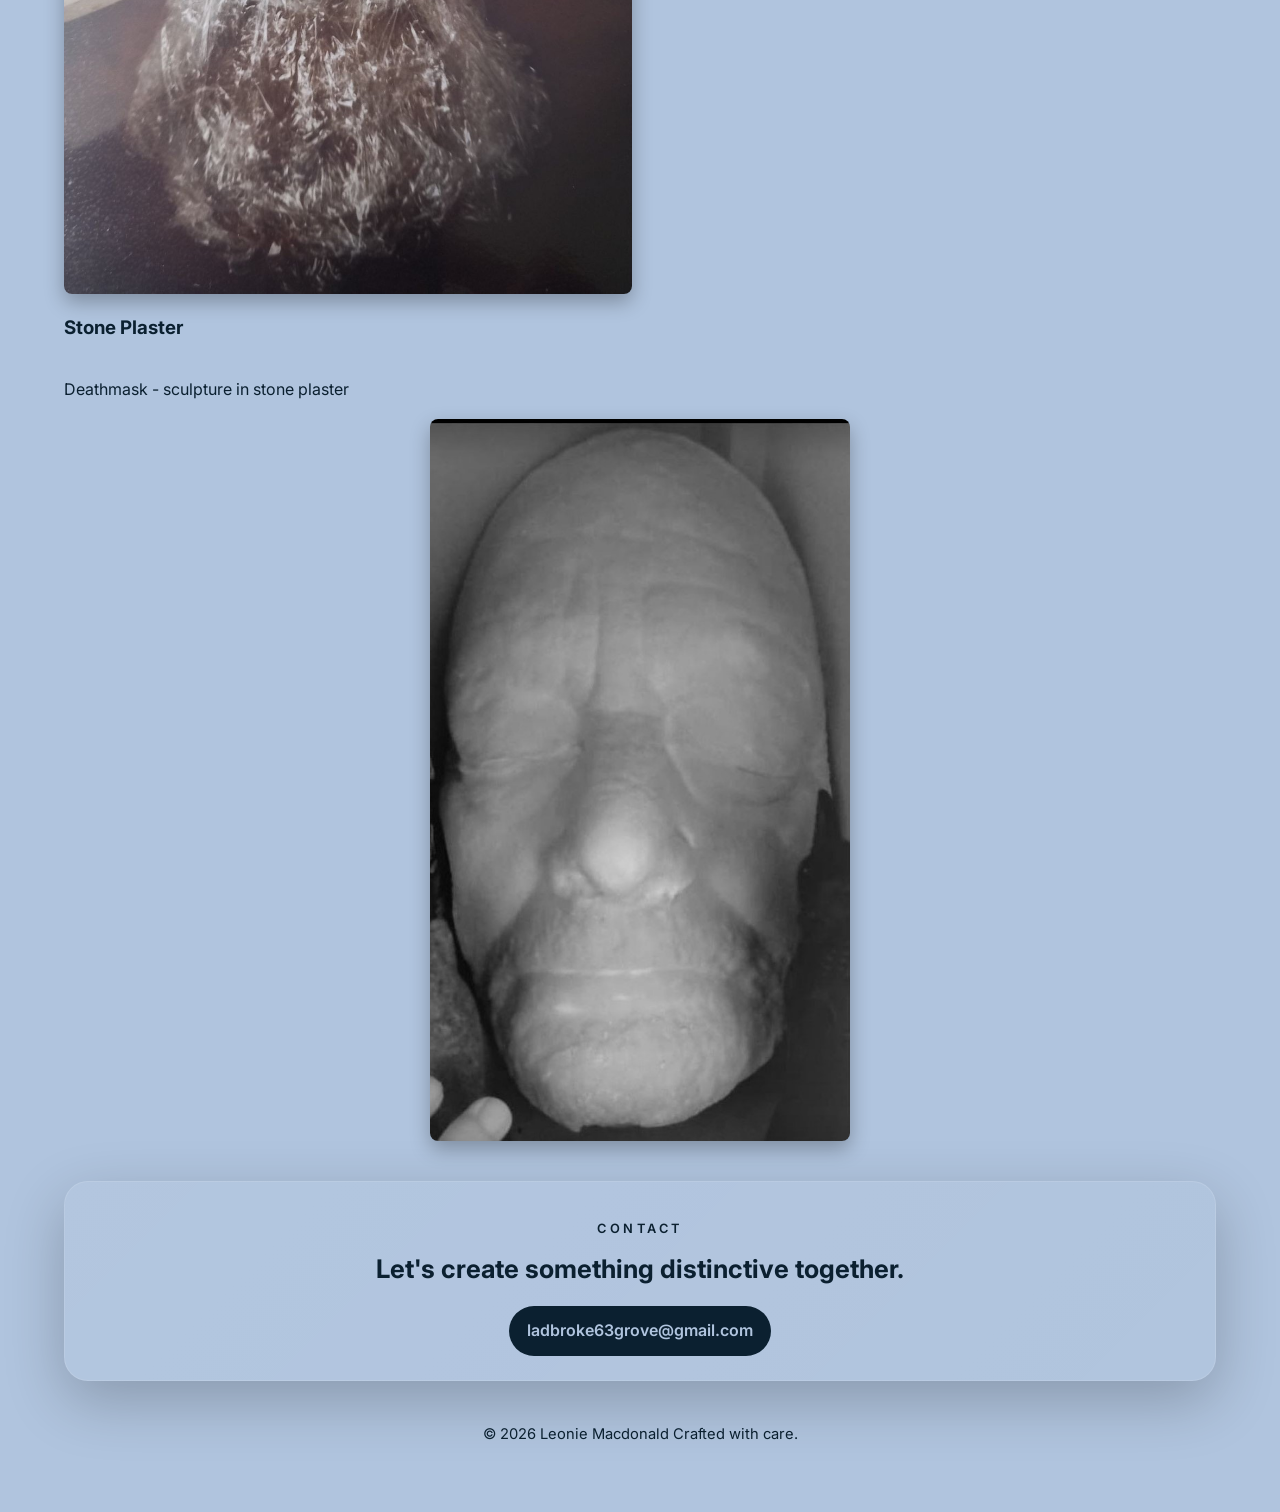
==== commit 0a3f601a: "Update index.html" ====
--- a/index.html
+++ b/index.html
@@ -233,7 +233,7 @@
                  <img src="artwork2_LM.jpeg" class="hero-image" alt="The early work project — image 1" />
                 </div>    
                 <div class="hero-media" aria-hidden="false">
-                  <img src="work22.jpg" class="hero-image" alt="The screen project — image 2" />
+                  <img src="work222.jpg" class="hero-image" alt="The screen project — image 2" />
                 </div>
               </div>                 
             </article>
